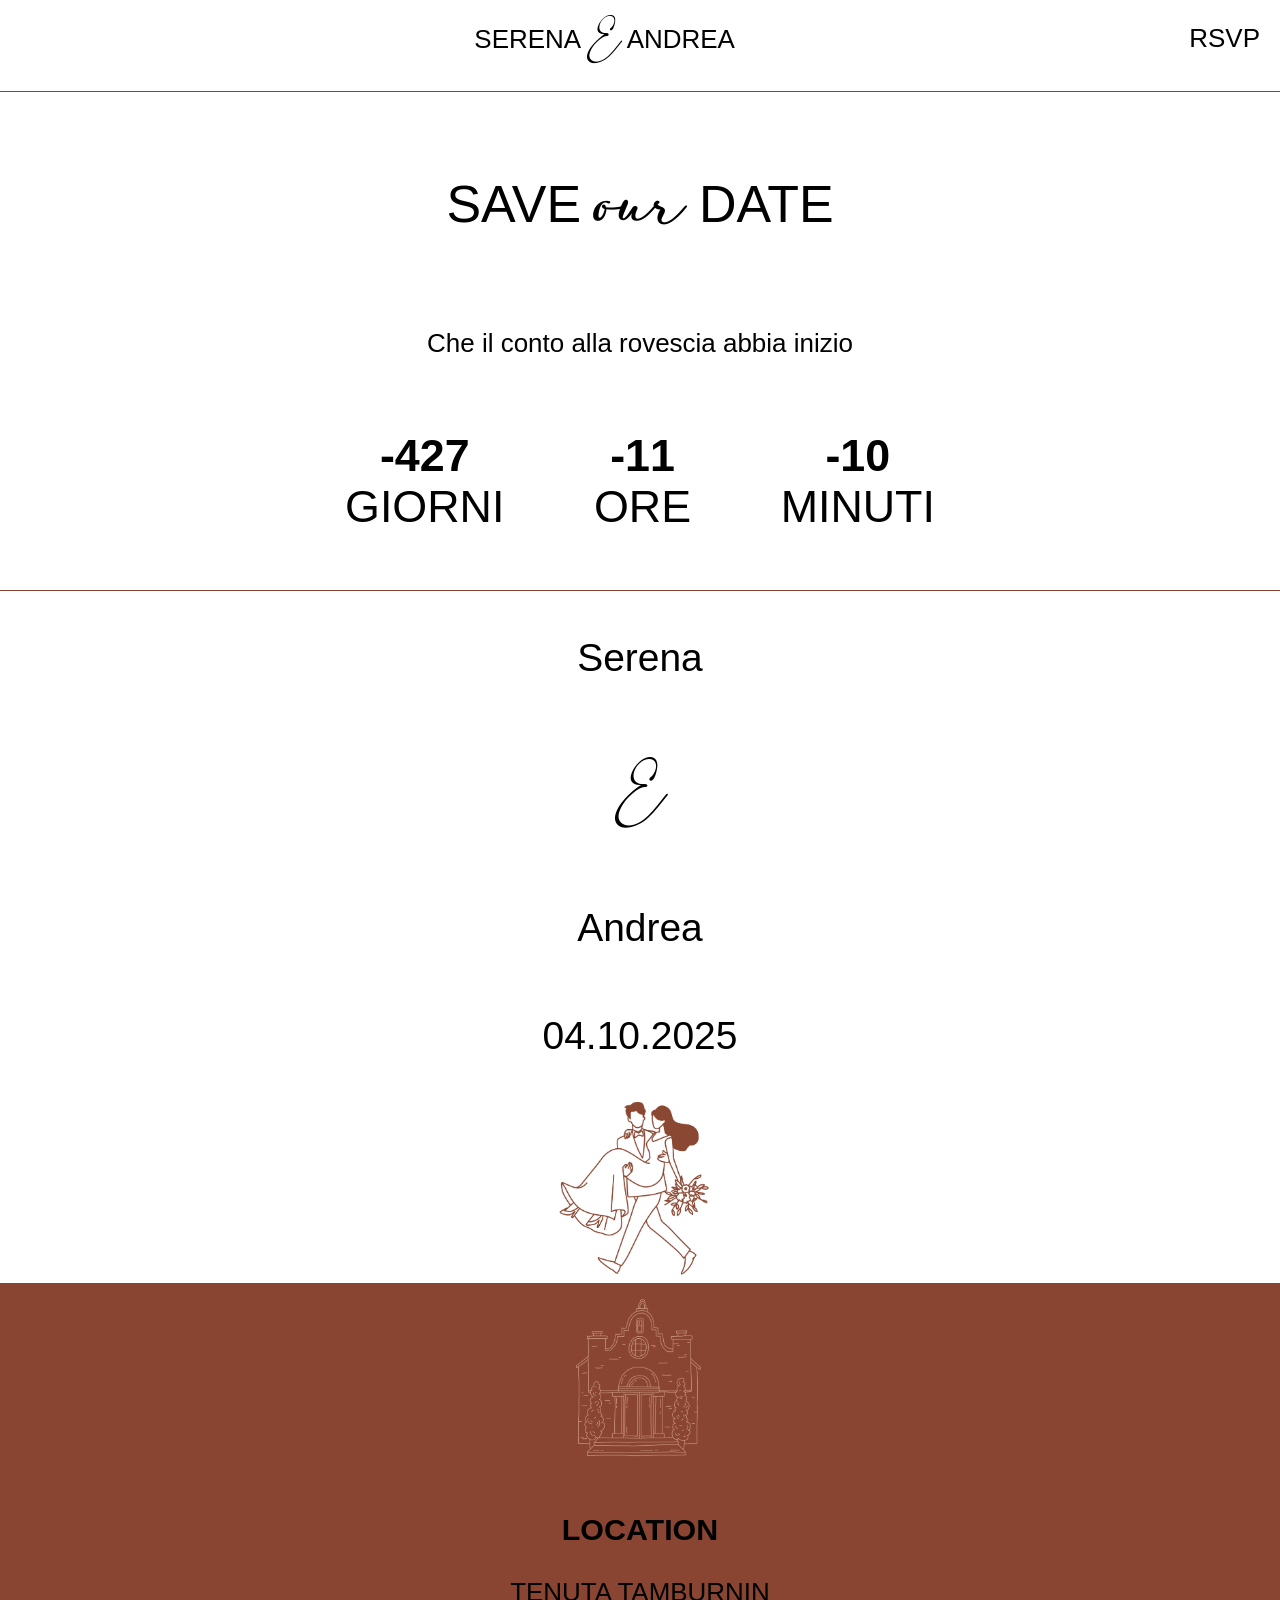
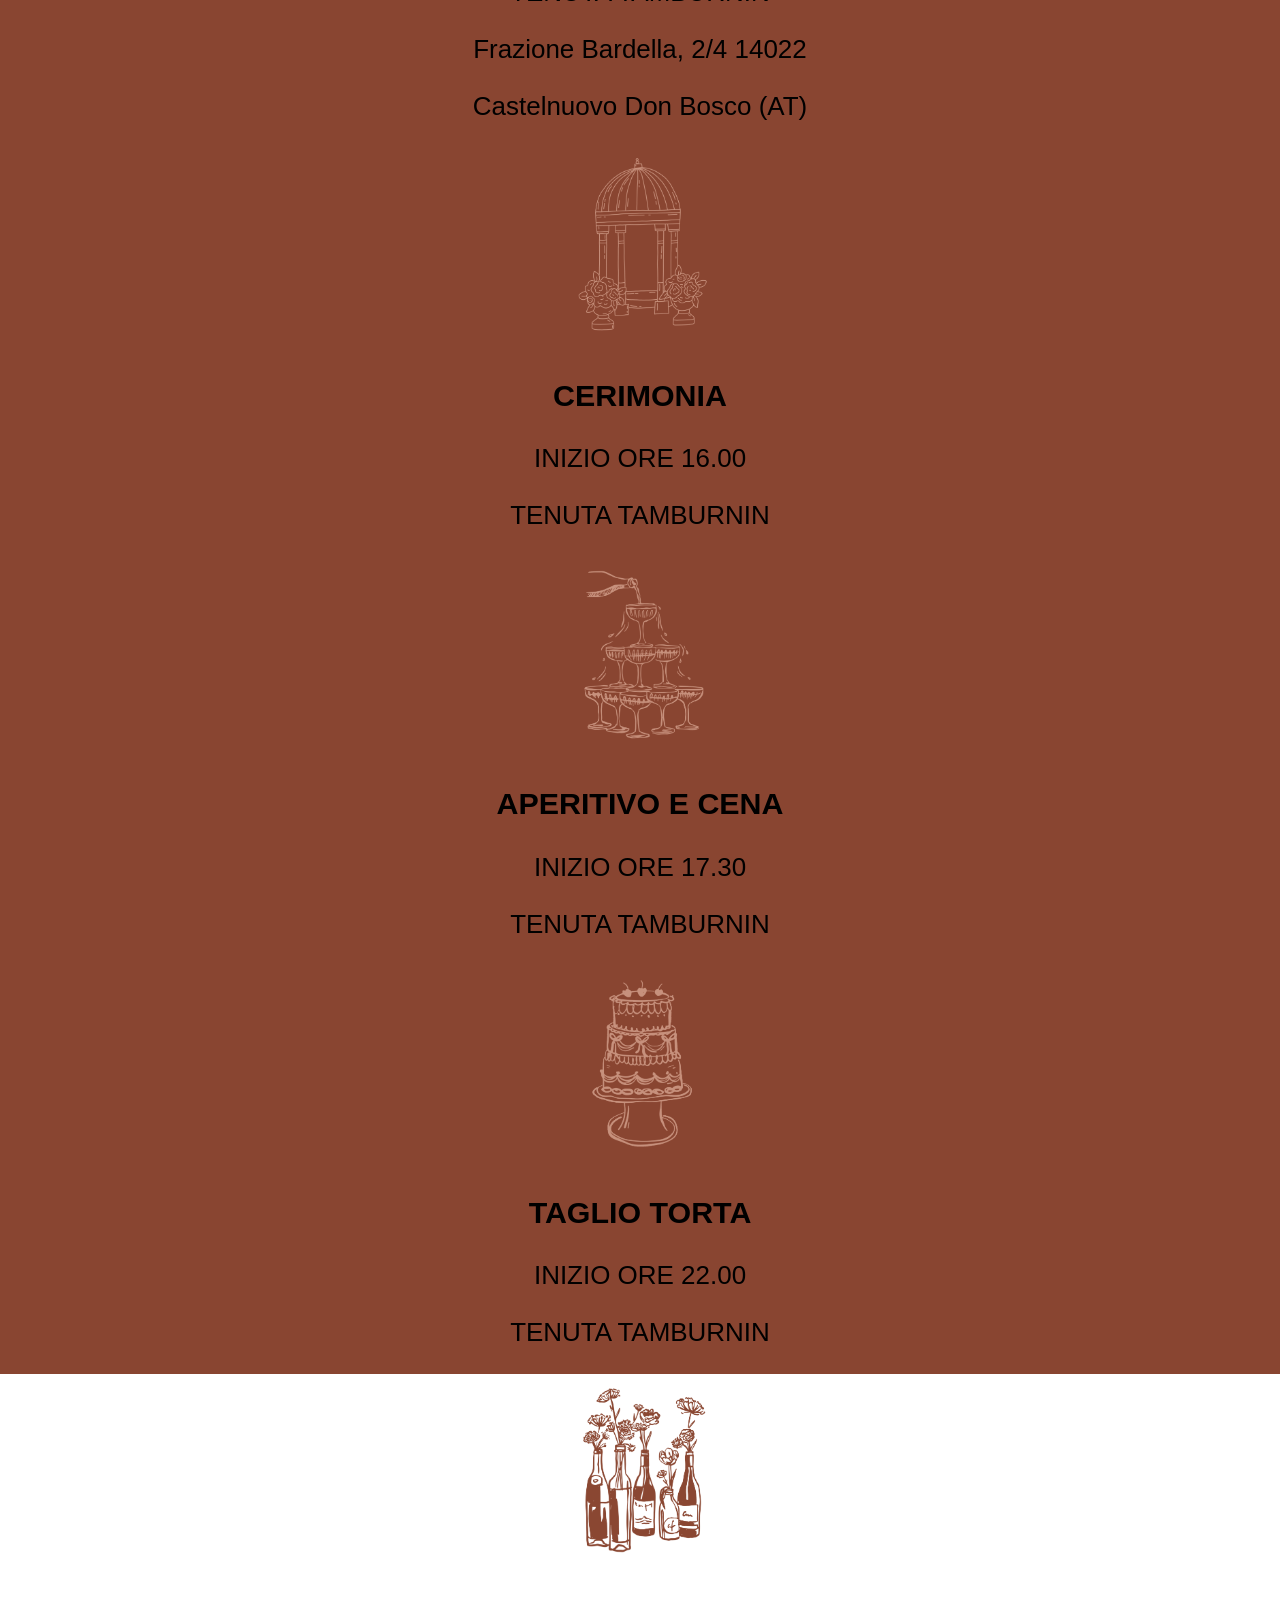
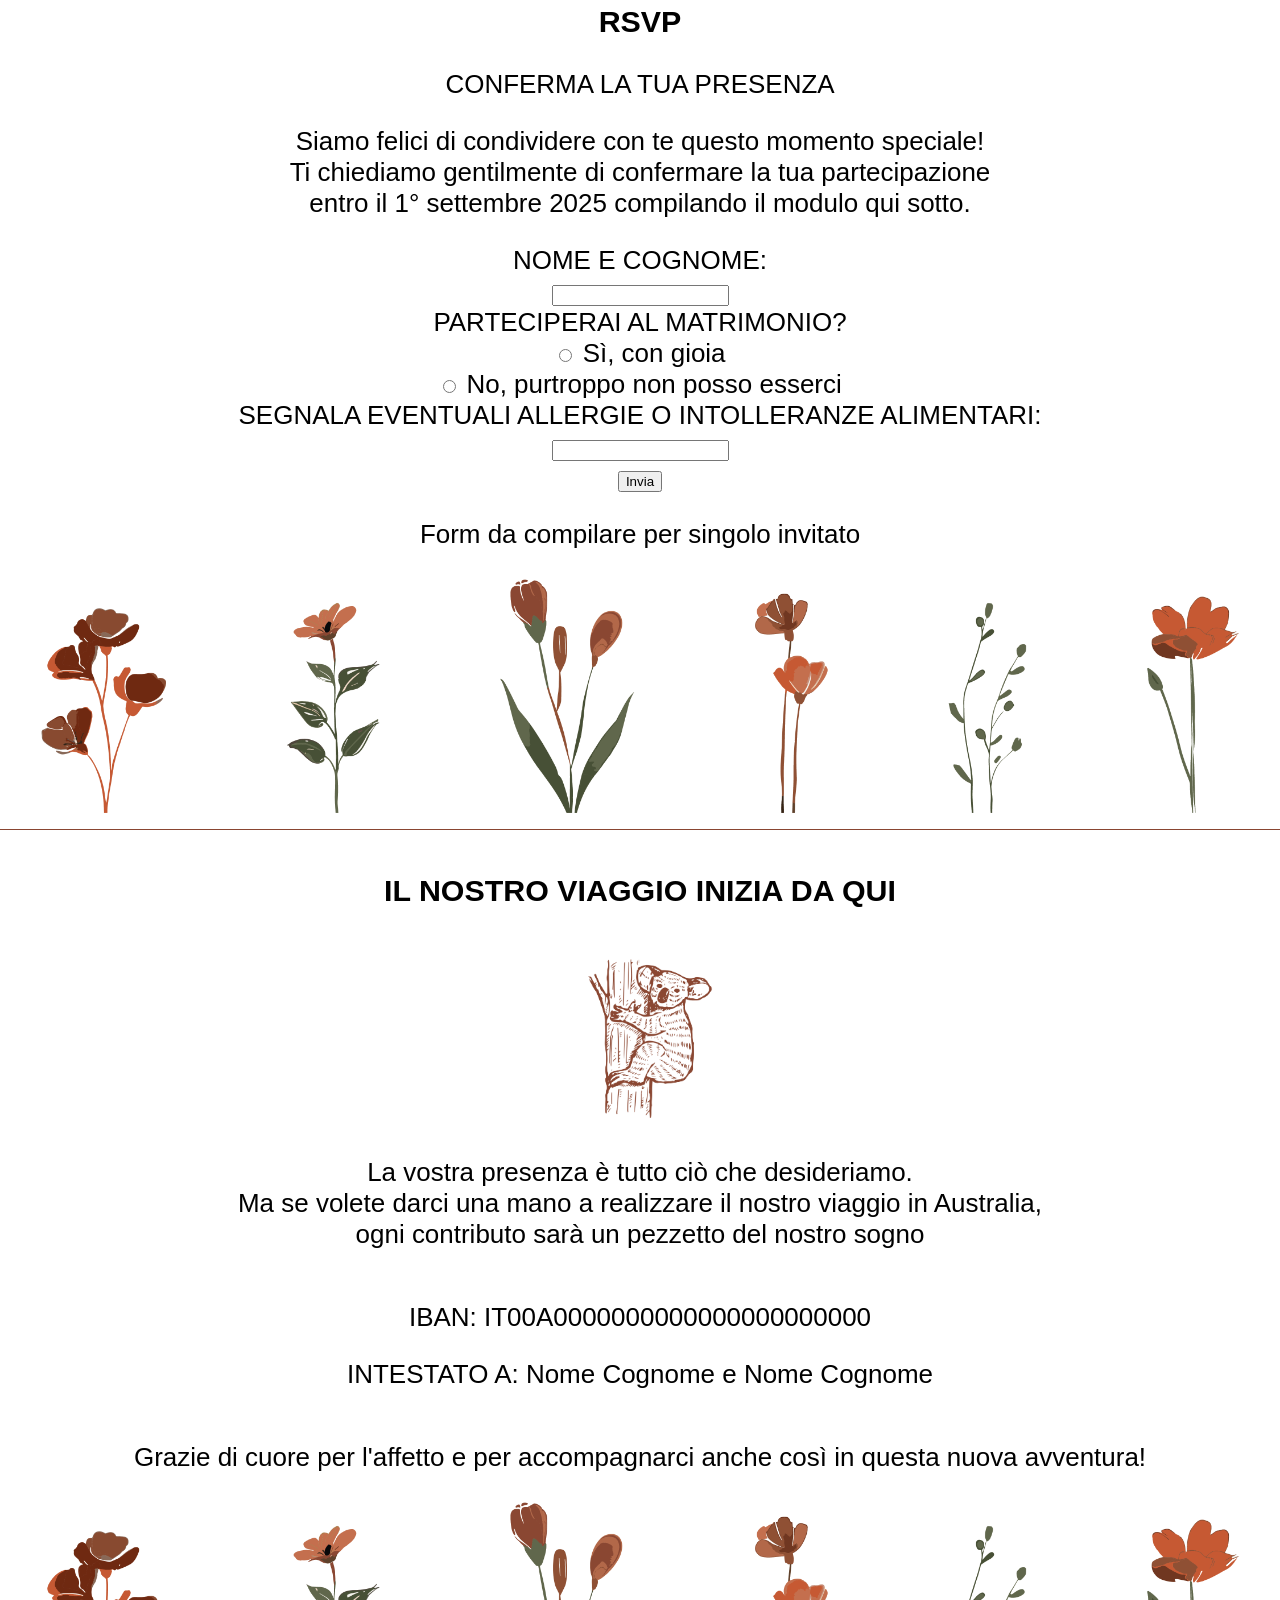
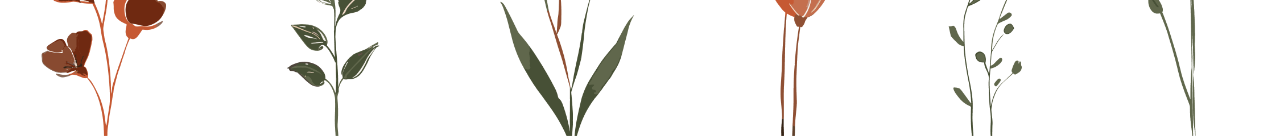
==== index.html @ d6ee5d2c "Aggiunto Adelaide" ====
<!DOCTYPE html>
<html lang="it">
<head>
  <meta charset="UTF-8">
  <meta name="viewport" content="width=device-width, initial-scale=1.0">
  <title>Serena & Andrea</title>
  <link rel="stylesheet" type="text/css" href="style.css">
  <link href="https://fonts.cdnfonts.com/css/fashion-fetish" rel="stylesheet">
</head>

<body>
    <!--HEADER-->
    <div class="header">
        <div class="title">SERENA <span class="adelia">E</span> ANDREA</div>
        <div class="rsvp_link"><a id="rsvp_link" href="#rsvp">RSVP</a></div>
    </div>
    <hr>

    <!--COUNTDOWN-->
    <h1>SAVE <span class="adelia">our</span> DATE</h1>
    <p id="save_the_date_sub">Che il conto alla rovescia abbia inizio</p>
    <div class="countdown" id="countdown">
        <div><strong id="days">0</strong><br>GIORNI</div>
        <div><strong id="hours">0</strong><br>ORE</div>
        <div><strong id="minutes">0</strong><br>MINUTI</div>
    </div>
    <hr>

    <!--DATE-->
    <h2>Serena</h2>
    <h2 class="adelia">E</h2>
    <h2>Andrea</h2>
    <h2>04.10.2025</h2>
    <img src="./img/SPOSINI.png" alt="SPOSINI" style="width: 15%; height: auto;">

    <!--INFO-->
    <div id="info" style="background-color: #894531;">
        <div class="section">
            <img src="./img/LOCATION_Tavola disegno 1.png" alt="location" style="width: 15%; height: auto;">
            <h3>LOCATION</h3>
            <p>TENUTA TAMBURNIN</p>
            <p>Frazione Bardella, 2/4 14022</p>
            <p>Castelnuovo Don Bosco (AT)</p>
        </div>
        <div class="section">
            <img src="./img/CERMONIA_Tavola disegno 1.png" alt="cerimonia" style="width: 15%; height: auto;">
            <h3>CERIMONIA</h3>
            <p>INIZIO ORE 16.00</p>
            <p>TENUTA TAMBURNIN</p>
        </div>
        <div class="section">
            <img src="./img/APERITIVO E CENA_Tavola disegno 1.png" alt="piramide di bicchieri" style="width: 15%; height: auto;">
            <h3>APERITIVO E CENA</h3>
            <p>INIZIO ORE 17.30</p>
            <p>TENUTA TAMBURNIN</p>
        </div>
        <div class="section">
            <img src="./img/TAGLIO TORTA_Tavola disegno 1.png" alt="torta" style="width: 15%; height: auto;">
            <h3>TAGLIO TORTA</h3>
            <p>INIZIO ORE 22.00</p>
            <p>TENUTA TAMBURNIN</p>
        </div>
    </div>

    <!--RSVP-->
    <div id="rsvp">
        <img src="./img/RSVP_Tavola disegno 1.png" alt="bottiglie con fiori" style="width: 15%; height: auto;">
        <h3>RSVP</h3>
        <p>CONFERMA LA TUA PRESENZA</p>
        <p>Siamo felici di condividere con te questo momento speciale!
        <br>Ti chiediamo gentilmente di confermare la tua partecipazione 
        <br>entro il 1° settembre 2025 compilando il modulo qui sotto.</p>

        <div id="form">
            <form id="rsvp-form" name="rsvp-form" method="post">
                <label for="name">NOME E COGNOME:</label><br>
                <input type="text" id="name" name="name" required><br>

                <label>PARTECIPERAI AL MATRIMONIO?</label><br>
                <input type="radio" id="si" name="box_partecipazione" value="si">
                <label for="si">Sì, con gioia</label><br>
                <input type="radio" id="no" name="box_partecipazione" value="no">
                <label for="no">No, purtroppo non posso esserci</label><br>

                <label for="allergie">SEGNALA EVENTUALI ALLERGIE O INTOLLERANZE ALIMENTARI:</label><br>
                <input type="text" id="allergie" name="allergie"><br>

                <input type="submit" value="Invia">
            </form>
        </div>
    </div>

    <p id="p_next_rsvp">Form da compilare per singolo invitato</p>
    <img src="./img/FIORI_Crop.png" alt="fiori" style="width: 100%; height: auto;">
    <hr id="hr_rsvp">

    <!--VIAGGIO-->
    <h3>IL NOSTRO VIAGGIO INIZIA DA QUI</h3>
    <img src="./img/VIAGGIO_Tavola disegno 1.png" alt="koala" style="width: 15%; height: auto;">
    <p>La vostra presenza è tutto ciò che desideriamo.
        <br>Ma se volete darci una mano a realizzare il nostro viaggio in Australia,
        <br>ogni contributo sarà un pezzetto del nostro sogno
    </p>
    <div id="info_iban">
        <p>IBAN: IT00A0000000000000000000000</p>
        <p>INTESTATO A: Nome Cognome e Nome Cognome</p>
    </div>
    <p>Grazie di cuore per l'affetto e per accompagnarci anche così in questa nuova avventura!</p>
    <img src="./img/FIORI_Crop.png" alt="fiori" style="width: 100%; height: auto;">

    <!--JavaScript-->
    <script>
        const weddingDate = new Date("2025-10-05T16:00:00").getTime();

        function updateCountdown() {
        const now = new Date().getTime();
        const distance = weddingDate - now;

        const days = Math.floor(distance / (1000 * 60 * 60 * 24));
        const hours = Math.floor((distance % (1000 * 60 * 60 * 24)) / (1000 * 60 * 60));
        const minutes = Math.floor((distance % (1000 * 60 * 60)) / (1000 * 60));

        document.getElementById("days").innerText = days;
        document.getElementById("hours").innerText = hours;
        document.getElementById("minutes").innerText = minutes;
        }

        updateCountdown();
        setInterval(updateCountdown, 60000);
    </script>
    <script src="https://cdn.emailjs.com/dist/email.min.js"></script>
    <script>
      (function(){
        emailjs.init("bz510_4_YBefP6twt"); // tua public key
      })();
    </script>

    <script>
        document.getElementById('rsvp-form').addEventListener('submit', function(event) {
          event.preventDefault();
        
          emailjs.sendForm('service_dug3jsh', 'template_khsxhou', this)
            .then(function() {
              alert('Risposta inviata! 🎉');
            }, function(error) {
              alert('Errore nell\'invio 😢', error);
            });
        });
    </script>

</body>
---- style.css ----
html {
  scroll-behavior: smooth;
}

@font-face {
  font-family: 'Adelia';
  src: url('fonts/adelia.ttf') format('truetype');
  font-weight: normal;
  font-style: normal;
}

body{
    margin: 0;
    font-family: 'Fashion Fetish', sans-serif;
    display: flex;
    flex-direction: column;
    align-items: center;
    text-align: center;
    padding: 0;
    font-size: 2.029vw;
}
hr {
    border: none;
    border-top: 0.156vw solid #894531;
    width: 100%;
}
.header {
  width: 100%;
  display: flex;
  flex-direction: row;
  align-items: center;
  justify-content: space-between; /* ora lo spazio è tra titolo e RSVP */
  height: 4.167vw;
  box-sizing: border-box;
  padding: 1.5em 20px;
}

.title {
  text-align: center;
  flex-grow: 1;
}


#rsvp_link {
  text-decoration: none;
  color: inherit;
  white-space: nowrap; /* evita che si spezzi su più righe */
}

h1{
    font-weight: normal;
}
h2 {
    font-weight: normal;
}
.adelia{
    font-family: 'Adelia', serif;
}

.countdown {
    display: flex;
    justify-content: center;
    gap: 2em;
    font-size: 3.5vw;
    margin: 1em 0;
}
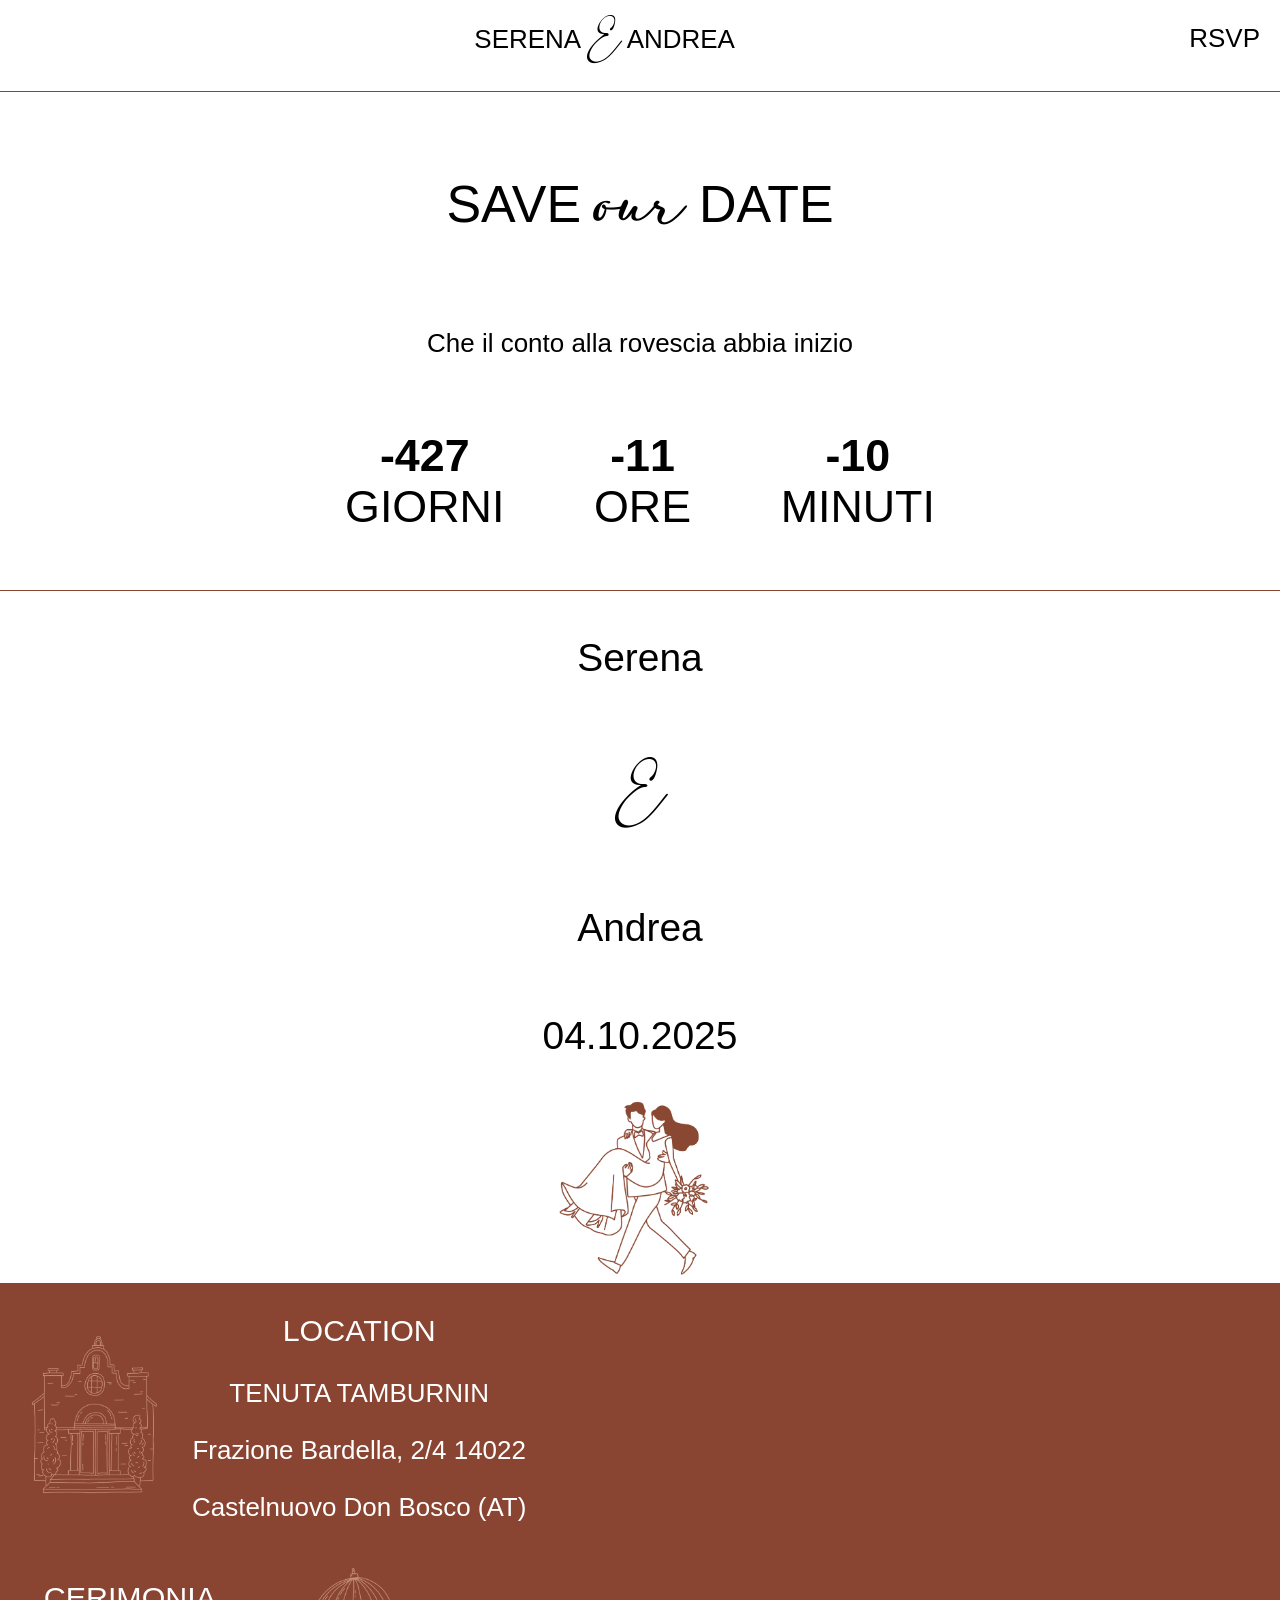
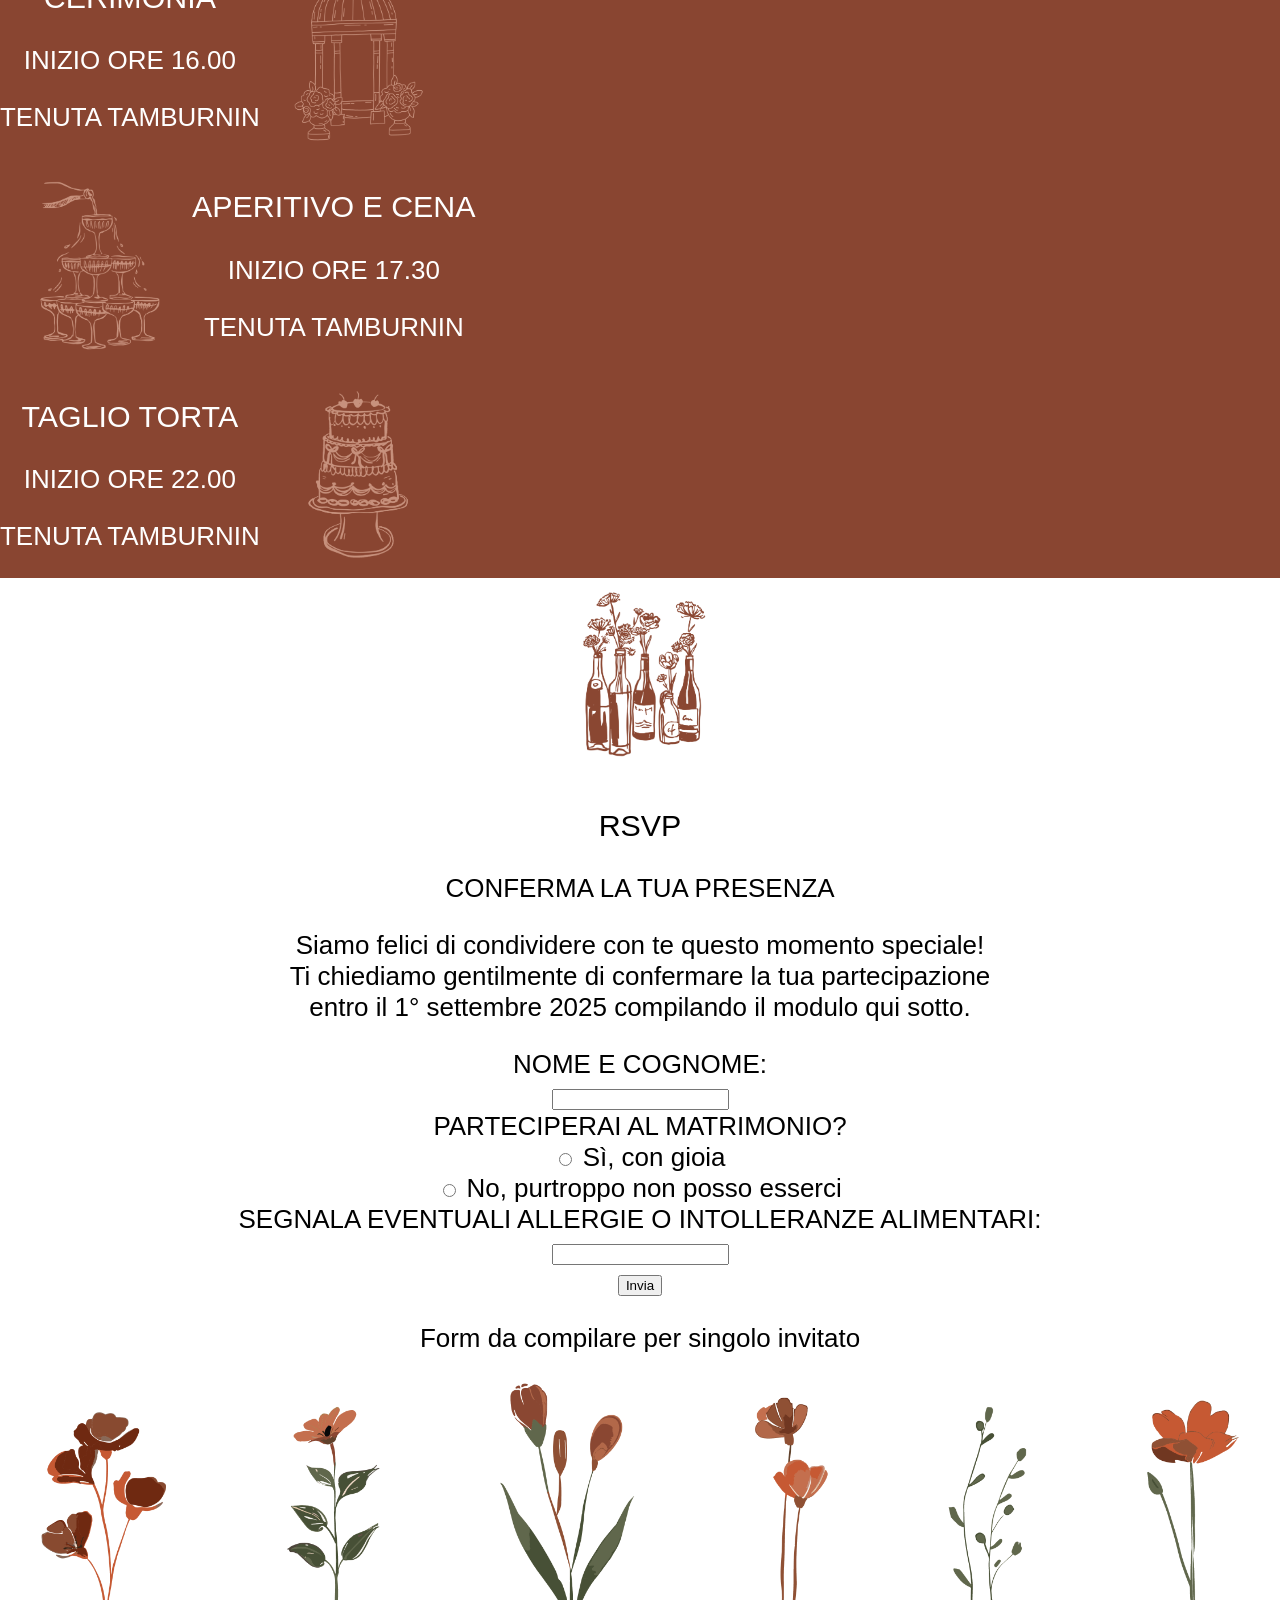
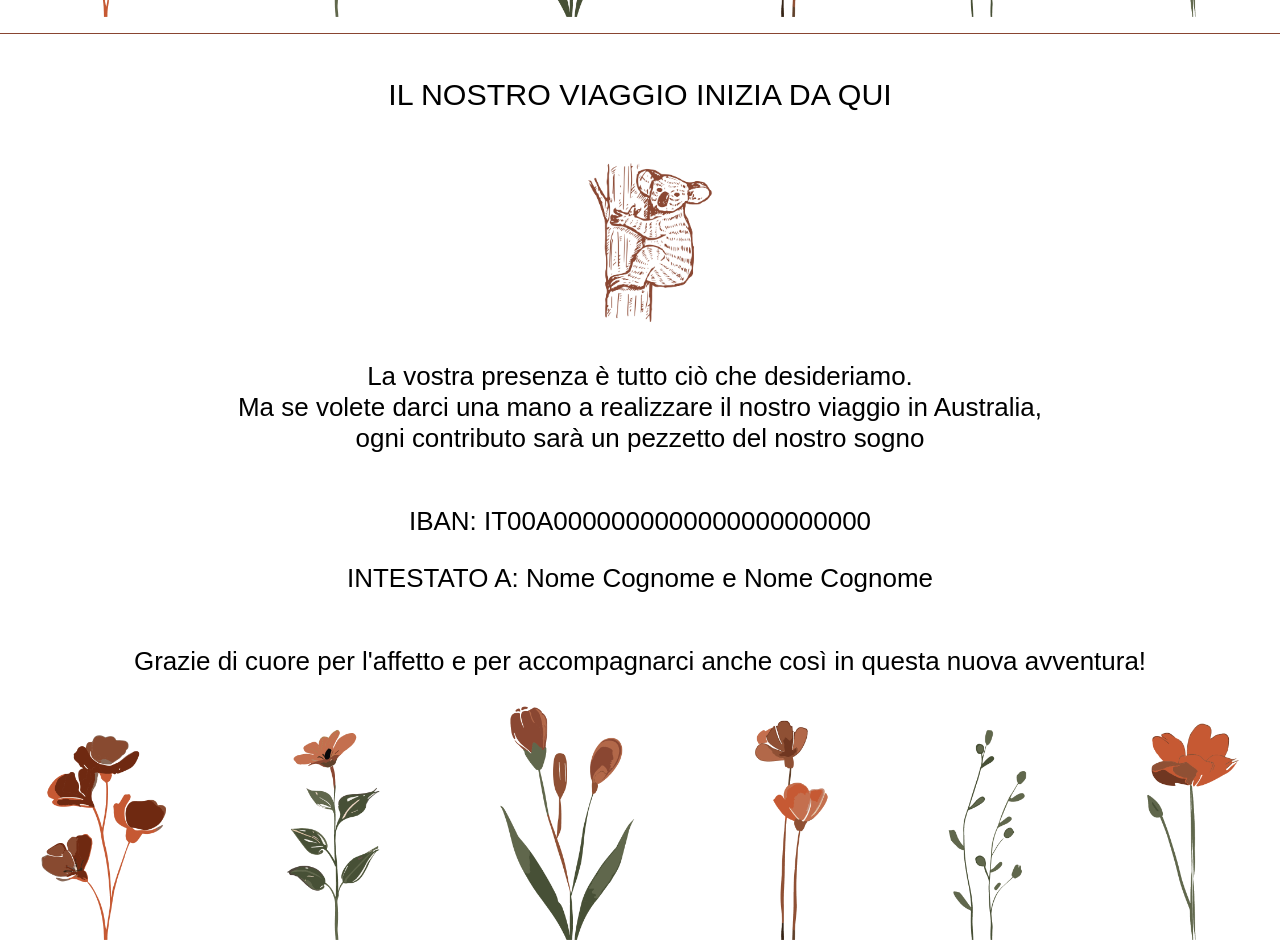
==== commit eb8bf73e: "Sistemato ordine immagini sections" ====
--- a/index.html
+++ b/index.html
@@ -37,28 +37,36 @@
     <div id="info" style="background-color: #894531;">
         <div class="section">
             <img src="./img/LOCATION_Tavola disegno 1.png" alt="location" style="width: 15%; height: auto;">
-            <h3>LOCATION</h3>
-            <p>TENUTA TAMBURNIN</p>
-            <p>Frazione Bardella, 2/4 14022</p>
-            <p>Castelnuovo Don Bosco (AT)</p>
+            <div class="section_info">
+                <h3>LOCATION</h3>
+                <p>TENUTA TAMBURNIN</p>
+                <p>Frazione Bardella, 2/4 14022</p>
+                <p>Castelnuovo Don Bosco (AT)</p>
+            </div>
         </div>
         <div class="section">
+            <div class="section_info">
+                <h3>CERIMONIA</h3>
+                <p>INIZIO ORE 16.00</p>
+                <p>TENUTA TAMBURNIN</p>
+            </div>
             <img src="./img/CERMONIA_Tavola disegno 1.png" alt="cerimonia" style="width: 15%; height: auto;">
-            <h3>CERIMONIA</h3>
-            <p>INIZIO ORE 16.00</p>
-            <p>TENUTA TAMBURNIN</p>
         </div>
         <div class="section">
             <img src="./img/APERITIVO E CENA_Tavola disegno 1.png" alt="piramide di bicchieri" style="width: 15%; height: auto;">
-            <h3>APERITIVO E CENA</h3>
-            <p>INIZIO ORE 17.30</p>
-            <p>TENUTA TAMBURNIN</p>
+            <div class="section_info">
+                <h3>APERITIVO E CENA</h3>
+                <p>INIZIO ORE 17.30</p>
+                <p>TENUTA TAMBURNIN</p>
+            </div> 
         </div>
         <div class="section">
+            <div class="section_info">
+                <h3>TAGLIO TORTA</h3>
+                <p>INIZIO ORE 22.00</p>
+                <p>TENUTA TAMBURNIN</p>
+            </div>
             <img src="./img/TAGLIO TORTA_Tavola disegno 1.png" alt="torta" style="width: 15%; height: auto;">
-            <h3>TAGLIO TORTA</h3>
-            <p>INIZIO ORE 22.00</p>
-            <p>TENUTA TAMBURNIN</p>
         </div>
     </div>
 
--- a/style.css
+++ b/style.css
@@ -53,6 +53,9 @@
 h2 {
     font-weight: normal;
 }
+h3{
+    font-weight: normal;
+}
 .adelia{
     font-family: 'Adelia', serif;
 }
@@ -65,4 +68,13 @@
     margin: 1em 0;
 }
 
+#info{
+    color: white;
+}
 
+.section{
+    display: flex;
+    align-items: center;
+    text-align: center;
+}
+
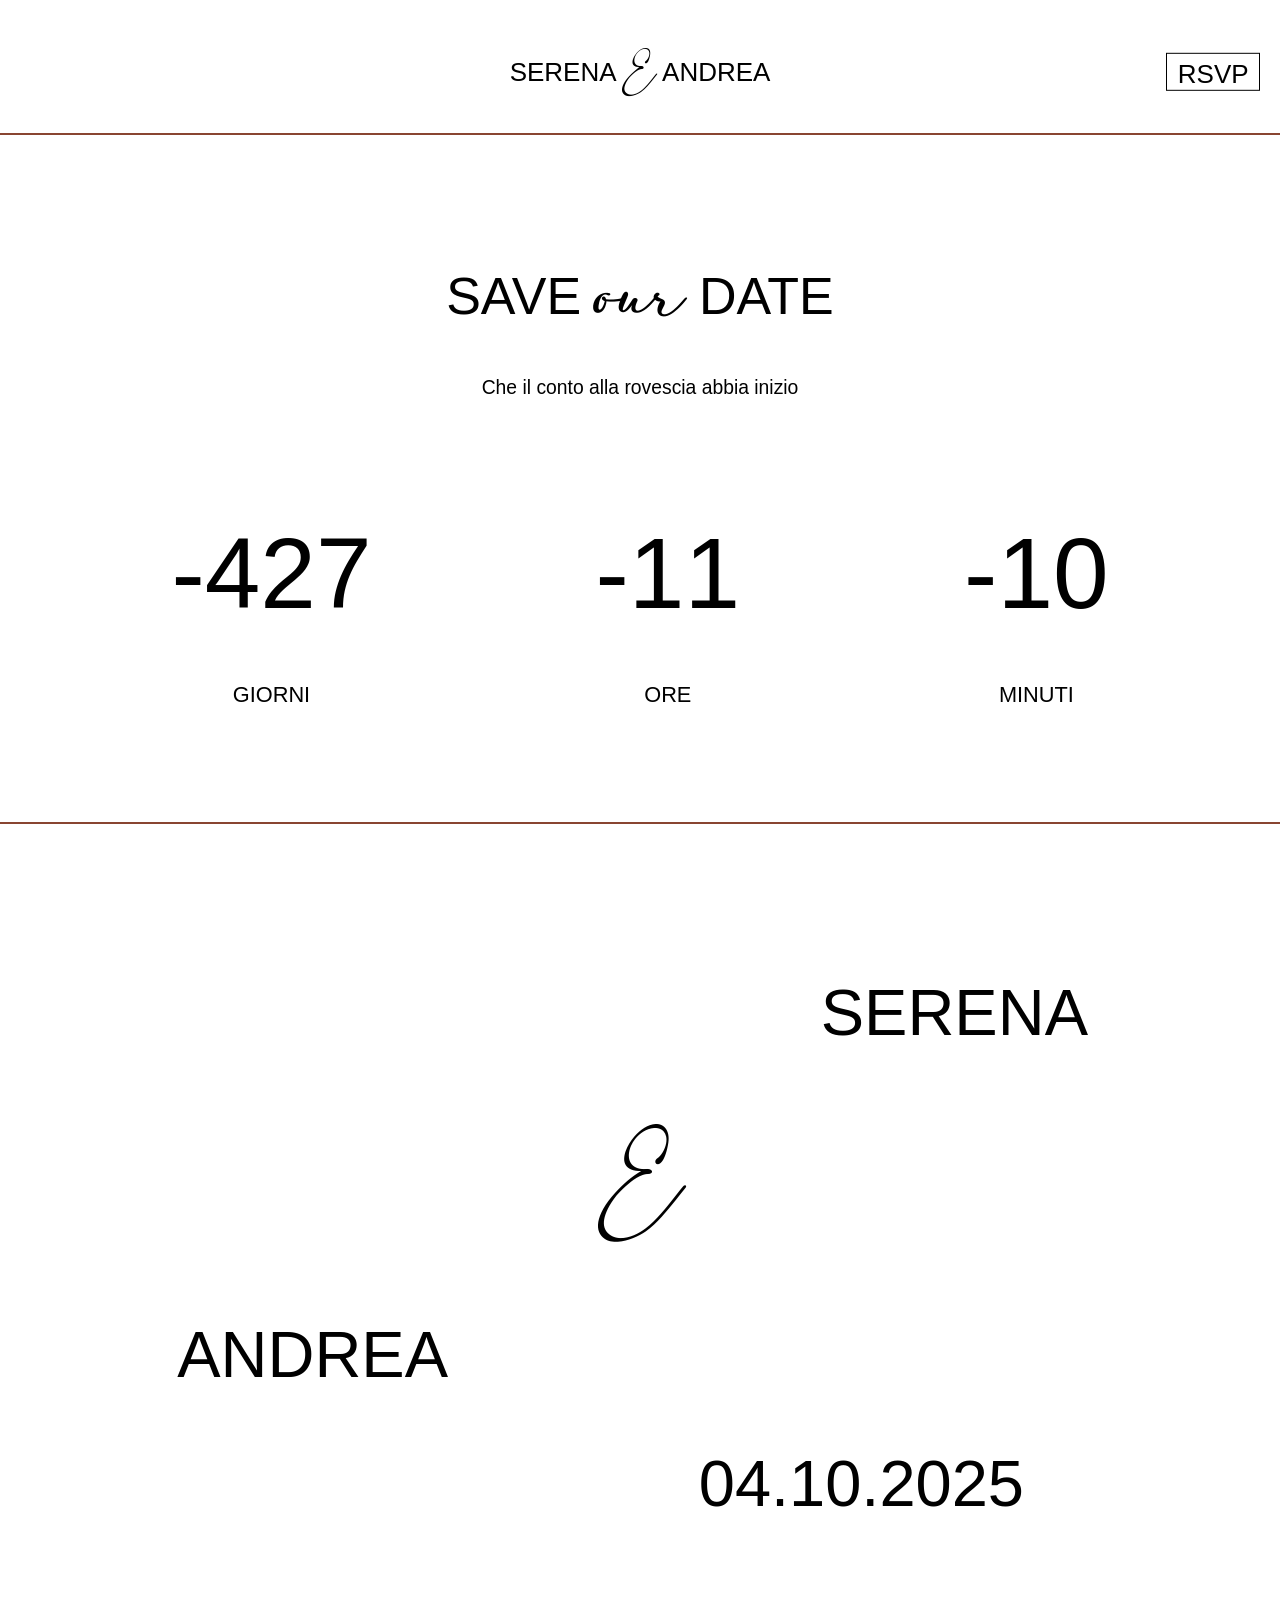
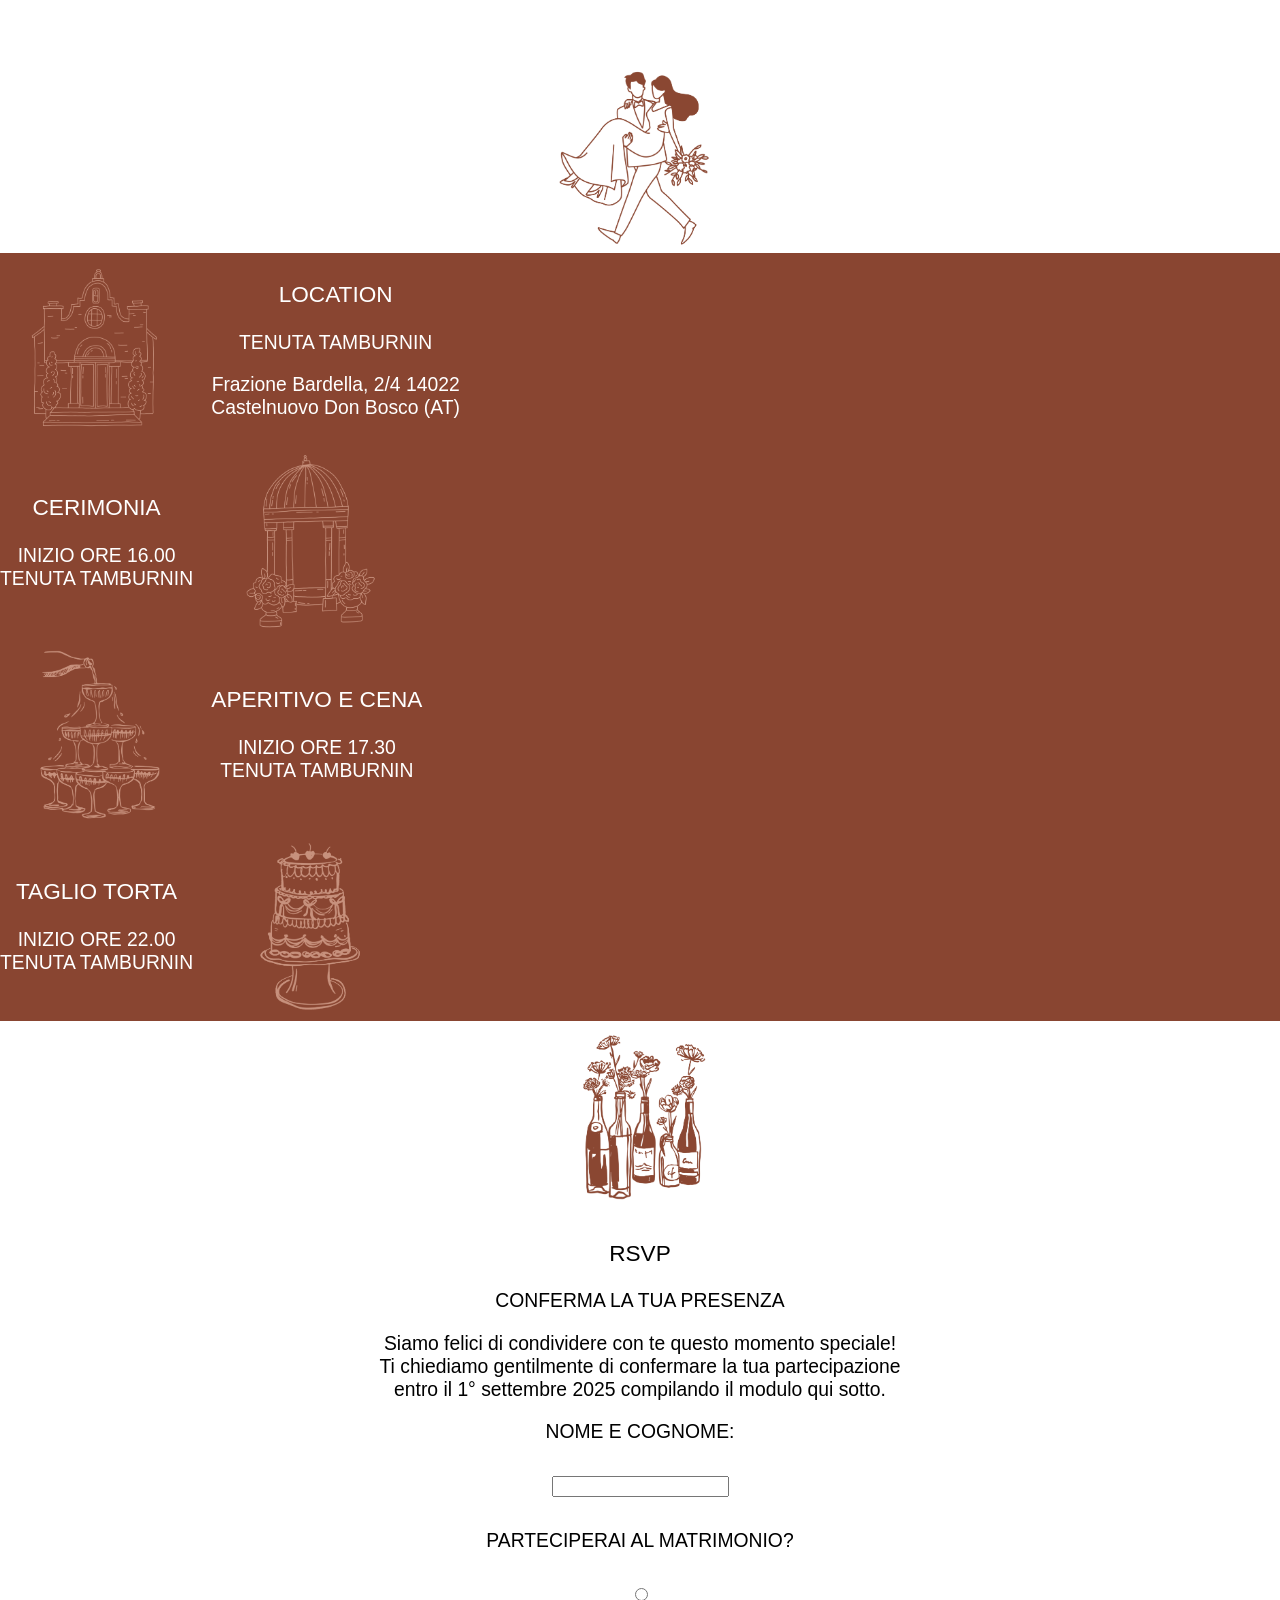
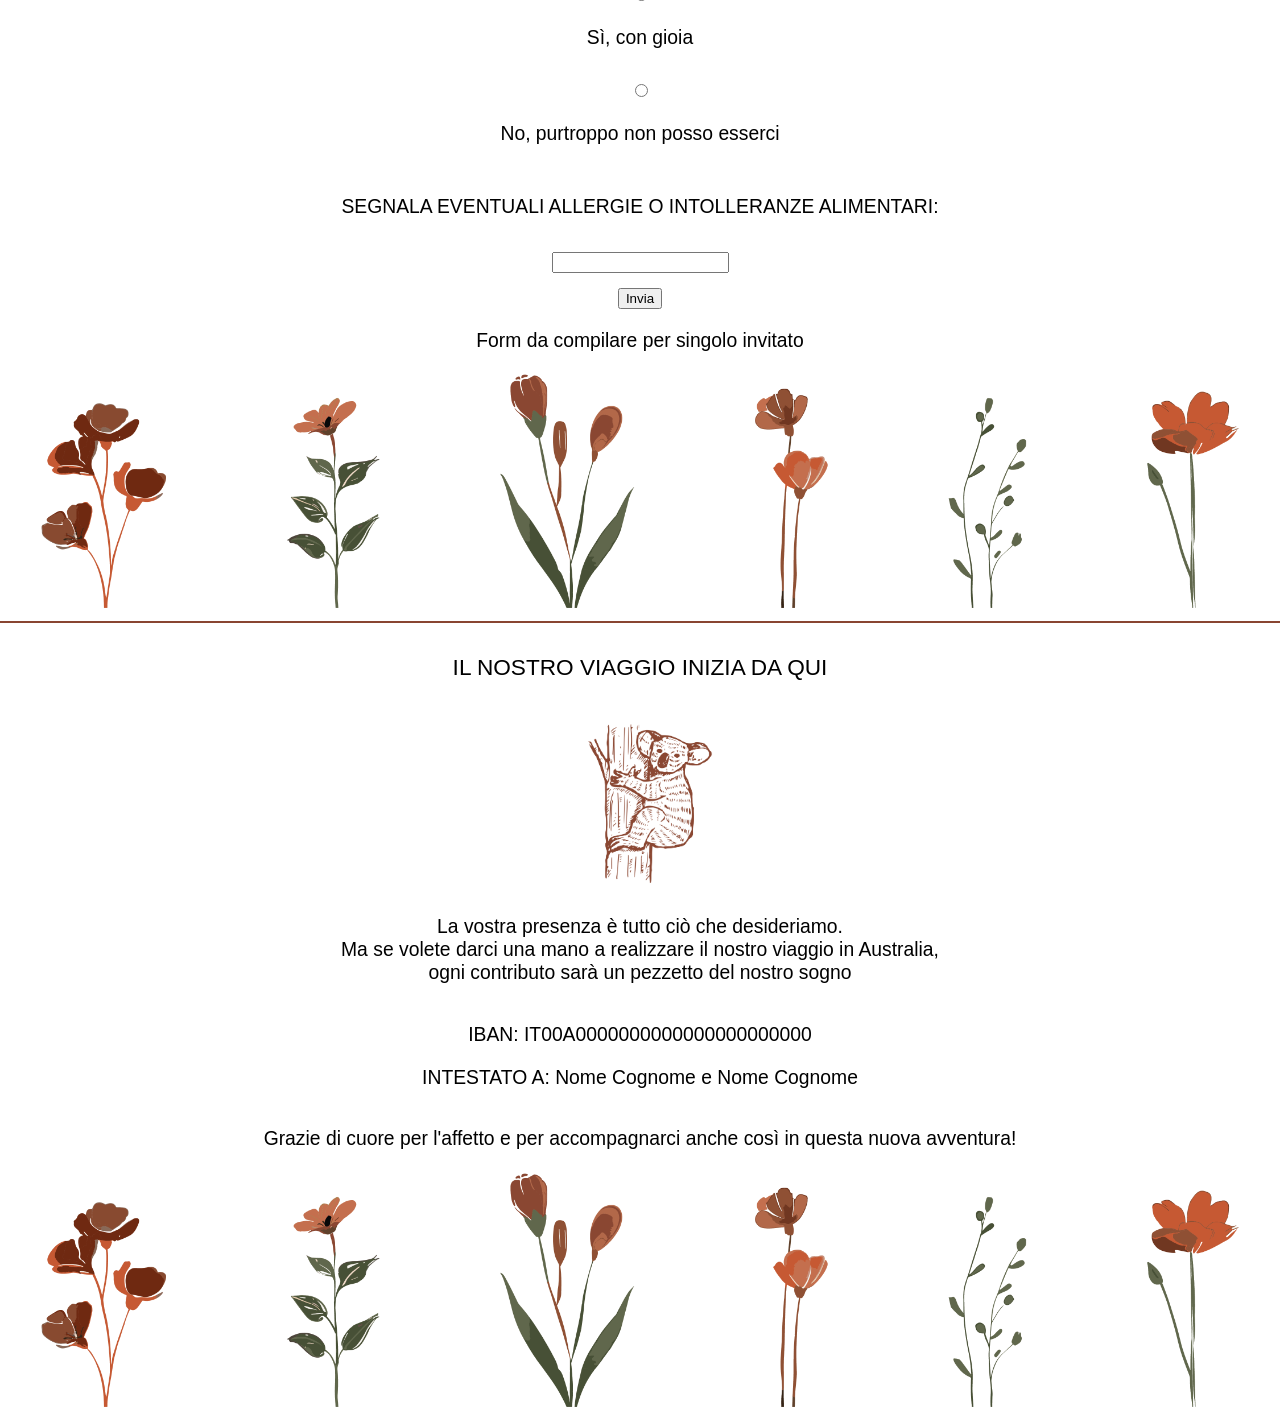
==== commit bc2284c0: "Smadonnando per il css" ====
--- a/index.html
+++ b/index.html
@@ -27,10 +27,12 @@
     <hr>
 
     <!--DATE-->
-    <h2>Serena</h2>
-    <h2 class="adelia">E</h2>
-    <h2>Andrea</h2>
-    <h2>04.10.2025</h2>
+    <div class="date-section">
+        <h2 class="serena">SERENA</h2>
+        <h2 class="adelia e-center">E</h2>
+        <h2 class="andrea">ANDREA</h2>
+        <h2 class="date">04.10.2025</h2>
+    </div>
     <img src="./img/SPOSINI.png" alt="SPOSINI" style="width: 15%; height: auto;">
 
     <!--INFO-->
@@ -40,15 +42,13 @@
             <div class="section_info">
                 <h3>LOCATION</h3>
                 <p>TENUTA TAMBURNIN</p>
-                <p>Frazione Bardella, 2/4 14022</p>
-                <p>Castelnuovo Don Bosco (AT)</p>
+                <p>Frazione Bardella, 2/4 14022<br>Castelnuovo Don Bosco (AT)</p>
             </div>
         </div>
         <div class="section">
             <div class="section_info">
                 <h3>CERIMONIA</h3>
-                <p>INIZIO ORE 16.00</p>
-                <p>TENUTA TAMBURNIN</p>
+                <p>INIZIO ORE 16.00<br>TENUTA TAMBURNIN</p>
             </div>
             <img src="./img/CERMONIA_Tavola disegno 1.png" alt="cerimonia" style="width: 15%; height: auto;">
         </div>
@@ -56,15 +56,13 @@
             <img src="./img/APERITIVO E CENA_Tavola disegno 1.png" alt="piramide di bicchieri" style="width: 15%; height: auto;">
             <div class="section_info">
                 <h3>APERITIVO E CENA</h3>
-                <p>INIZIO ORE 17.30</p>
-                <p>TENUTA TAMBURNIN</p>
+                <p>INIZIO ORE 17.30<br>TENUTA TAMBURNIN</p>
             </div> 
         </div>
         <div class="section">
             <div class="section_info">
                 <h3>TAGLIO TORTA</h3>
-                <p>INIZIO ORE 22.00</p>
-                <p>TENUTA TAMBURNIN</p>
+                <p>INIZIO ORE 22.00<br>TENUTA TAMBURNIN</p>
             </div>
             <img src="./img/TAGLIO TORTA_Tavola disegno 1.png" alt="torta" style="width: 15%; height: auto;">
         </div>
--- a/style.css
+++ b/style.css
@@ -10,51 +10,110 @@
 }
 
 body{
-    margin: 0;
+    margin: 1em 0 0 0;
     font-family: 'Fashion Fetish', sans-serif;
     display: flex;
     flex-direction: column;
     align-items: center;
     text-align: center;
     padding: 0;
-    font-size: 2.029vw;
+    font-size: 1.51vw;
 }
 hr {
     border: none;
-    border-top: 0.156vw solid #894531;
+    border-top: 0.208vw solid #894531;
     width: 100%;
 }
 .header {
+  font-size: 2.031vw;
+  margin: 2vw 0vw 2vw 0vw;
   width: 100%;
-  display: flex;
-  flex-direction: row;
-  align-items: center;
-  justify-content: space-between; /* ora lo spazio è tra titolo e RSVP */
   height: 4.167vw;
+  position: relative;
   box-sizing: border-box;
-  padding: 1.5em 20px;
+  padding: 1em; /* margine interno */
 }
 
 .title {
+  position: absolute;
+  left: 50%;
+  top: 50%;
+  transform: translate(-50%, -50%);
   text-align: center;
-  flex-grow: 1;
 }
 
-
+.rsvp_link {
+  position: absolute;
+  right: 20px;
+  top: 50%;
+  transform: translateY(-50%);
+}
 #rsvp_link {
-  text-decoration: none;
-  color: inherit;
-  white-space: nowrap; /* evita che si spezzi su più righe */
+  text-decoration: none; 
+  color: inherit;         
+  font-weight: normal;
+  border: 0.052vw solid black;
+  padding: 0.30em 0.4em 0.10em 0.4em; /* Più padding in alto, meno in basso */
+  display: inline-block;
+  line-height: 1;
+  vertical-align: middle;
+  box-sizing: border-box;
+  margin: 0;
+  font-size: inherit;
 }
 
 h1{
+    padding-top: 1em;
+    font-size: 4.063vw;
     font-weight: normal;
+    margin-bottom: clamp(0.3em, 0.8vw, 0.8em); /* Valore minimo, preferito, massimo */
 }
+#save_the_date_sub {
+    margin-top: 0;
+    margin-bottom: 1.5em;
+}
+
+/* Sezione DATE con layout personalizzato */
+.date-section {
+    font-size: 3.385vw;
+    position: relative;
+    width: 100%;
+    margin: 2em 0;
+}
+
+.date-section h2 {
+    font-weight: normal;
+    /*margin: 0.3em 0;*/
+    position: relative;
+}
+
+.date-section .serena {
+    text-align: right;
+    left: -15%;
+}
+
+.date-section .e-center {
+    text-align: center;
+}
+
+.date-section .andrea {
+    text-align: right;
+    left: -65%;
+}
+
+.date-section .date {
+    text-align: right;
+    left: -20%;
+}
+
 h2 {
     font-weight: normal;
 }
 h3{
     font-weight: normal;
+}
+p {
+    line-height: 1.2;
 }
 .adelia{
     font-family: 'Adelia', serif;
@@ -63,18 +122,47 @@
 .countdown {
     display: flex;
     justify-content: center;
-    gap: 2em;
+    gap: 5em;
     font-size: 3.5vw;
     margin: 1em 0;
+    padding-bottom: 1.160em;
 }
 
-#info{
-    color: white;
+.countdown strong {
+    font-size: 7.813vw;
+    font-weight: normal;
 }
 
-.section{
-    display: flex;
-    align-items: center;
-    text-align: center;
+.countdown div {
+    font-size: 1.7vw;
+    line-height: 2;
 }
 
+/* Spaziatura per il form RSVP */
+#form label {
+    display: block;
+    margin-top: 1em;
+    margin-bottom: 0.5em;
+}
+
+#form input[type="text"] {
+    margin-bottom: 1em;
+}
+
+#form input[type="radio"] {
+    margin-bottom: 0.5em;
+}
+
+#info {
+  color: white;
+  display: flex;
+  flex-direction: column;
+  align-items: center;
+}
+
+.section {
+  display: flex;
+  flex-direction: row; 
+  align-items: center;  
+  gap: 1em;            
+}
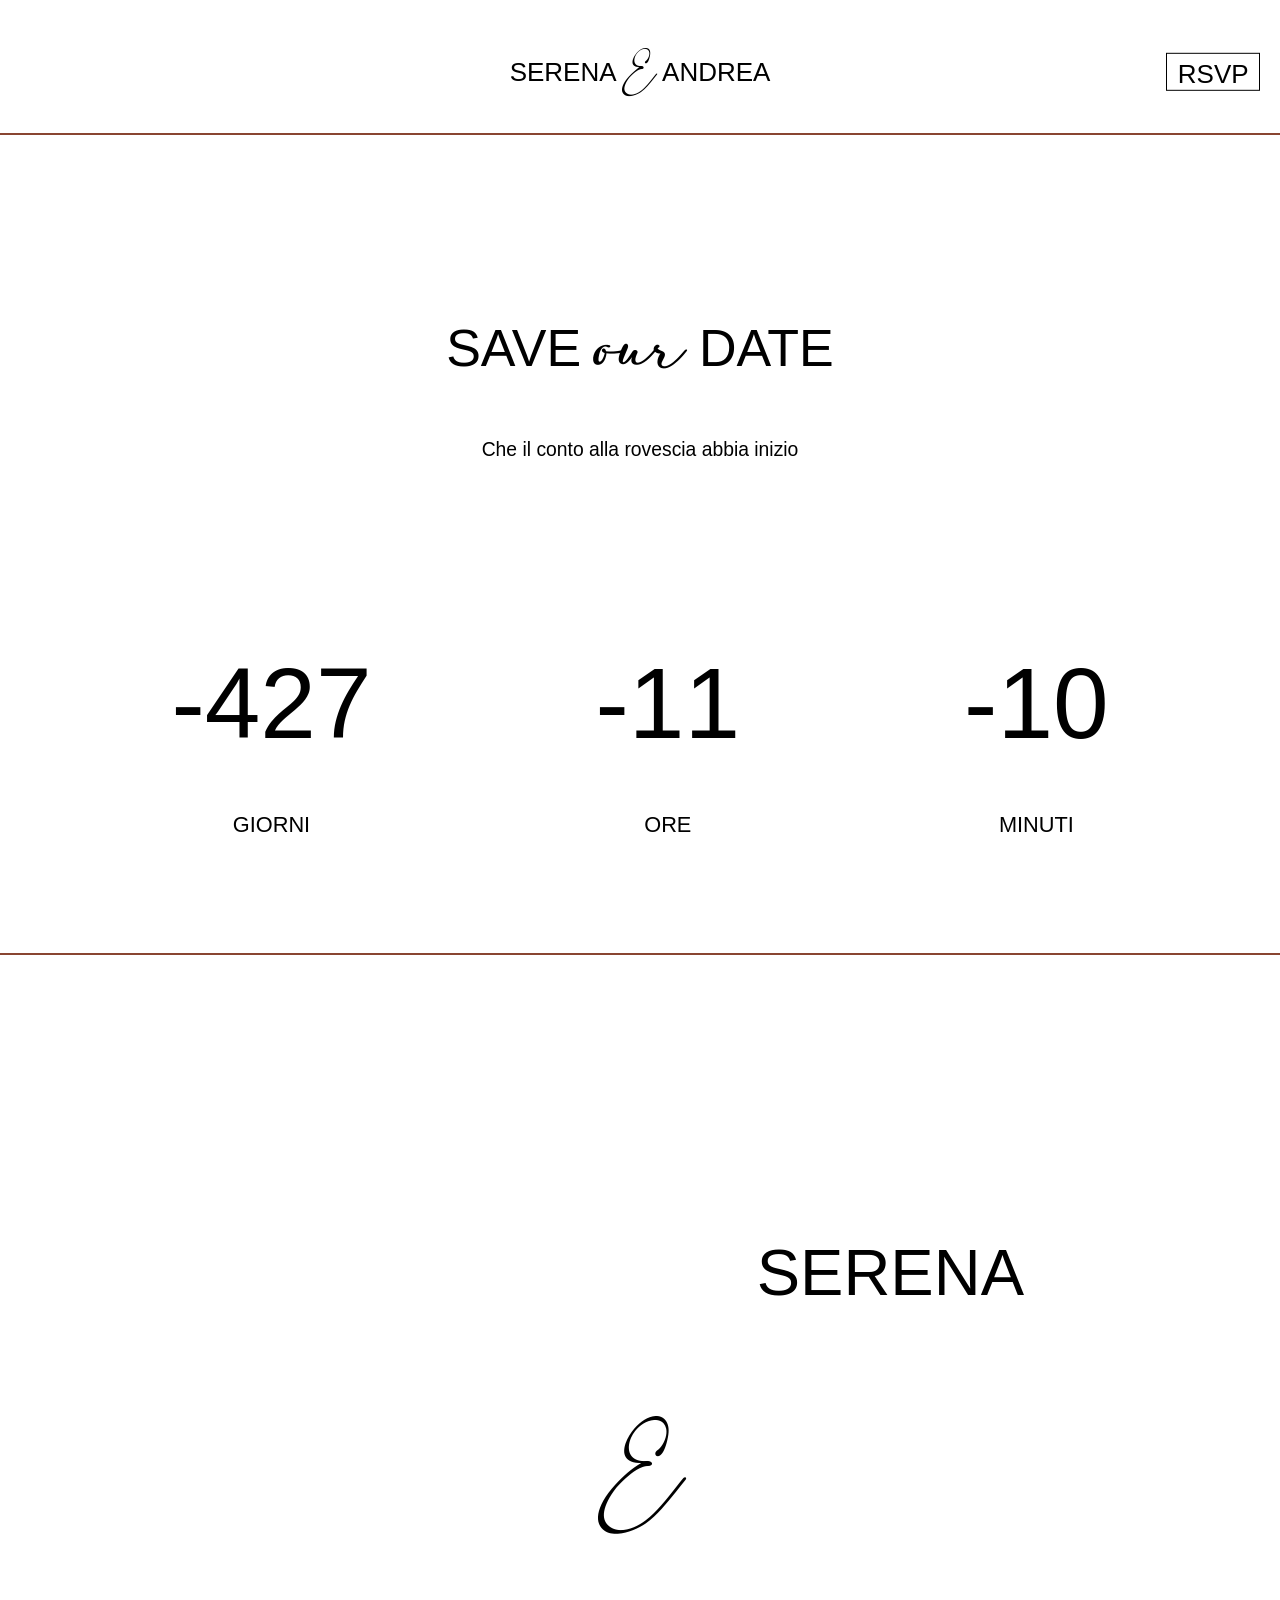
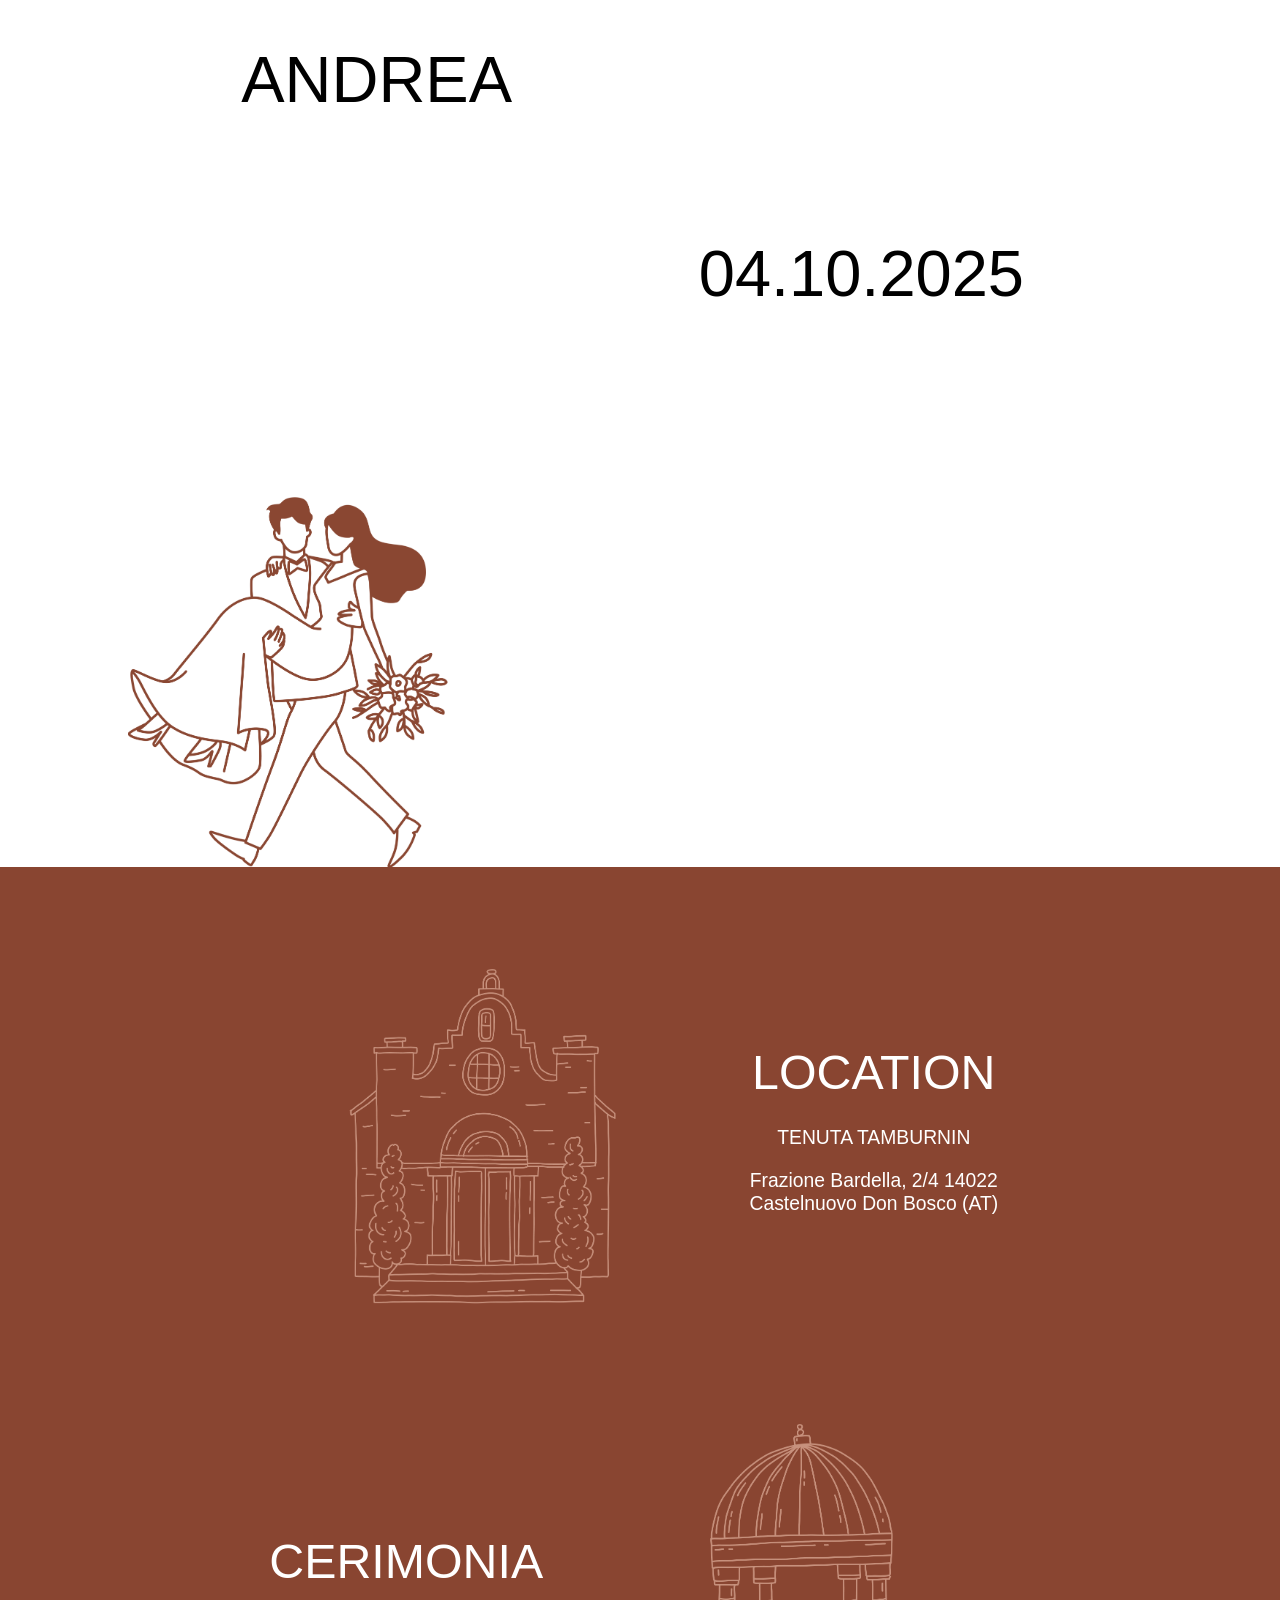
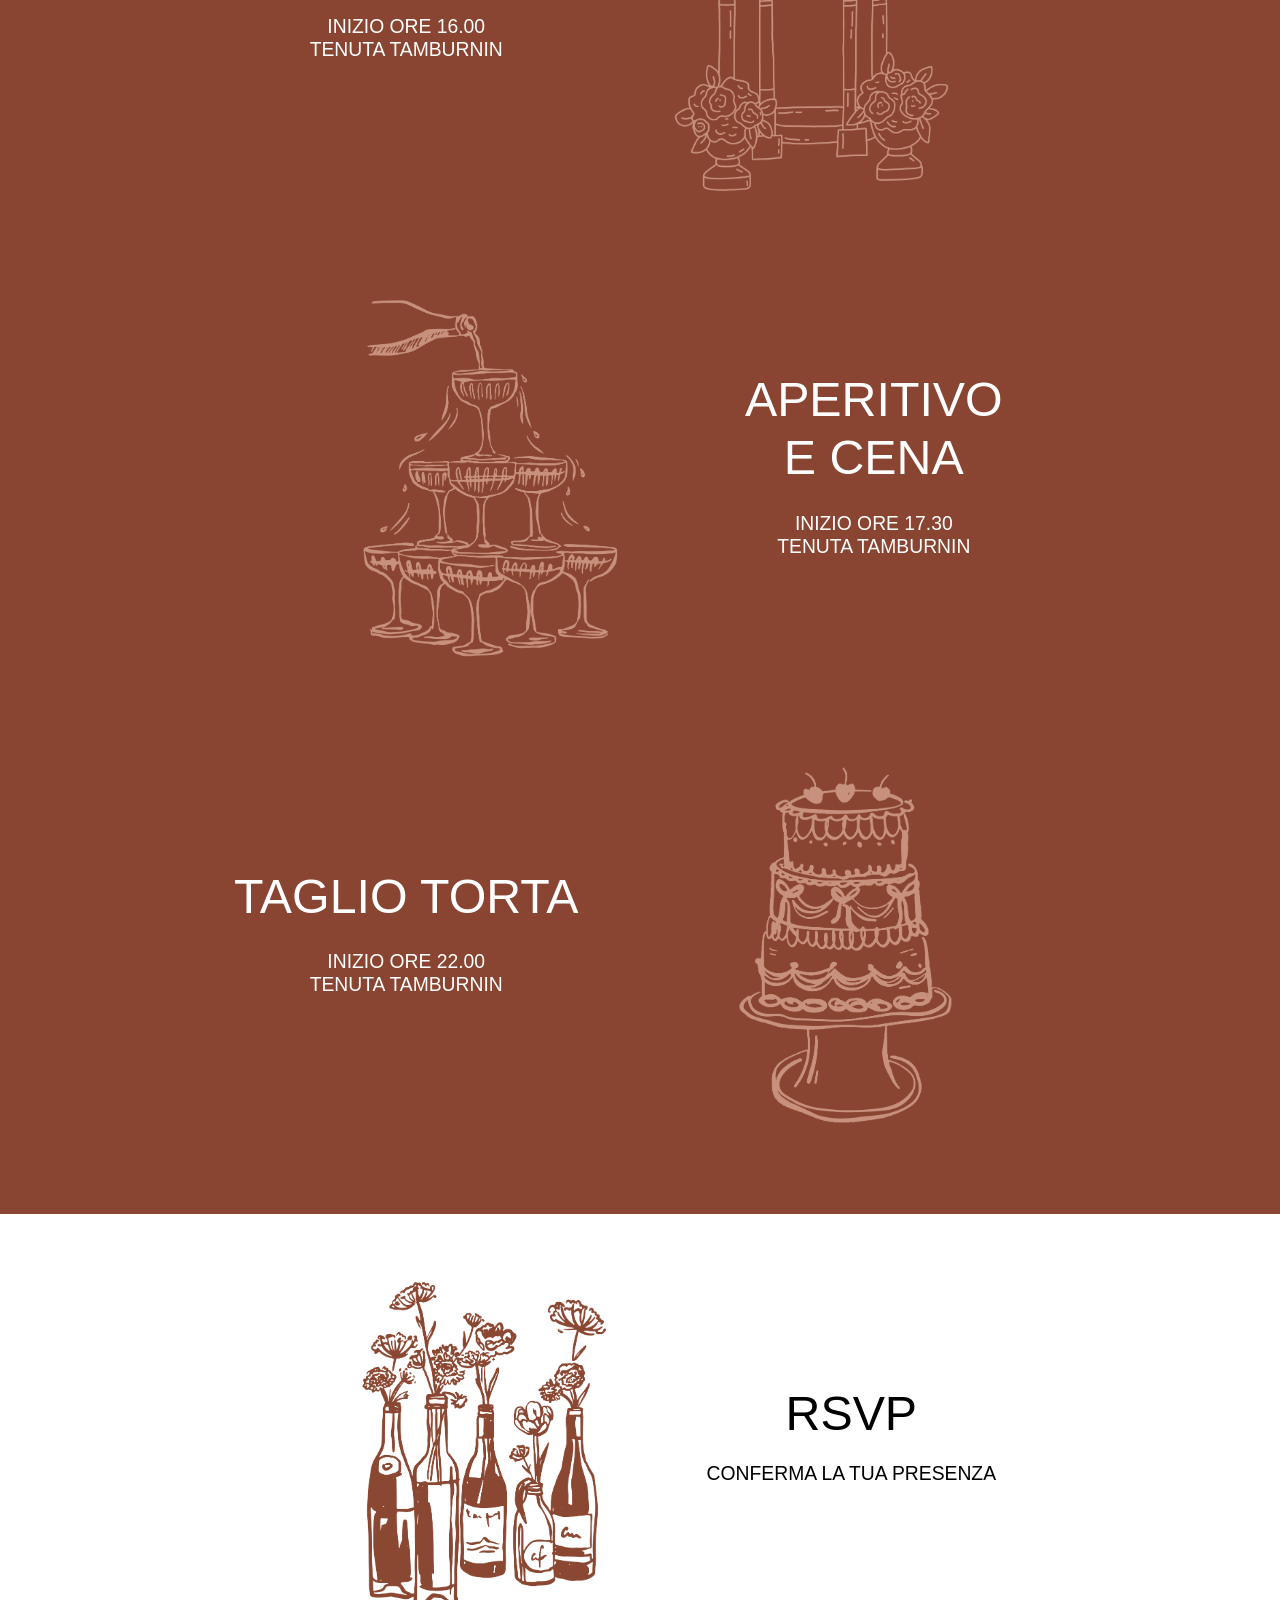
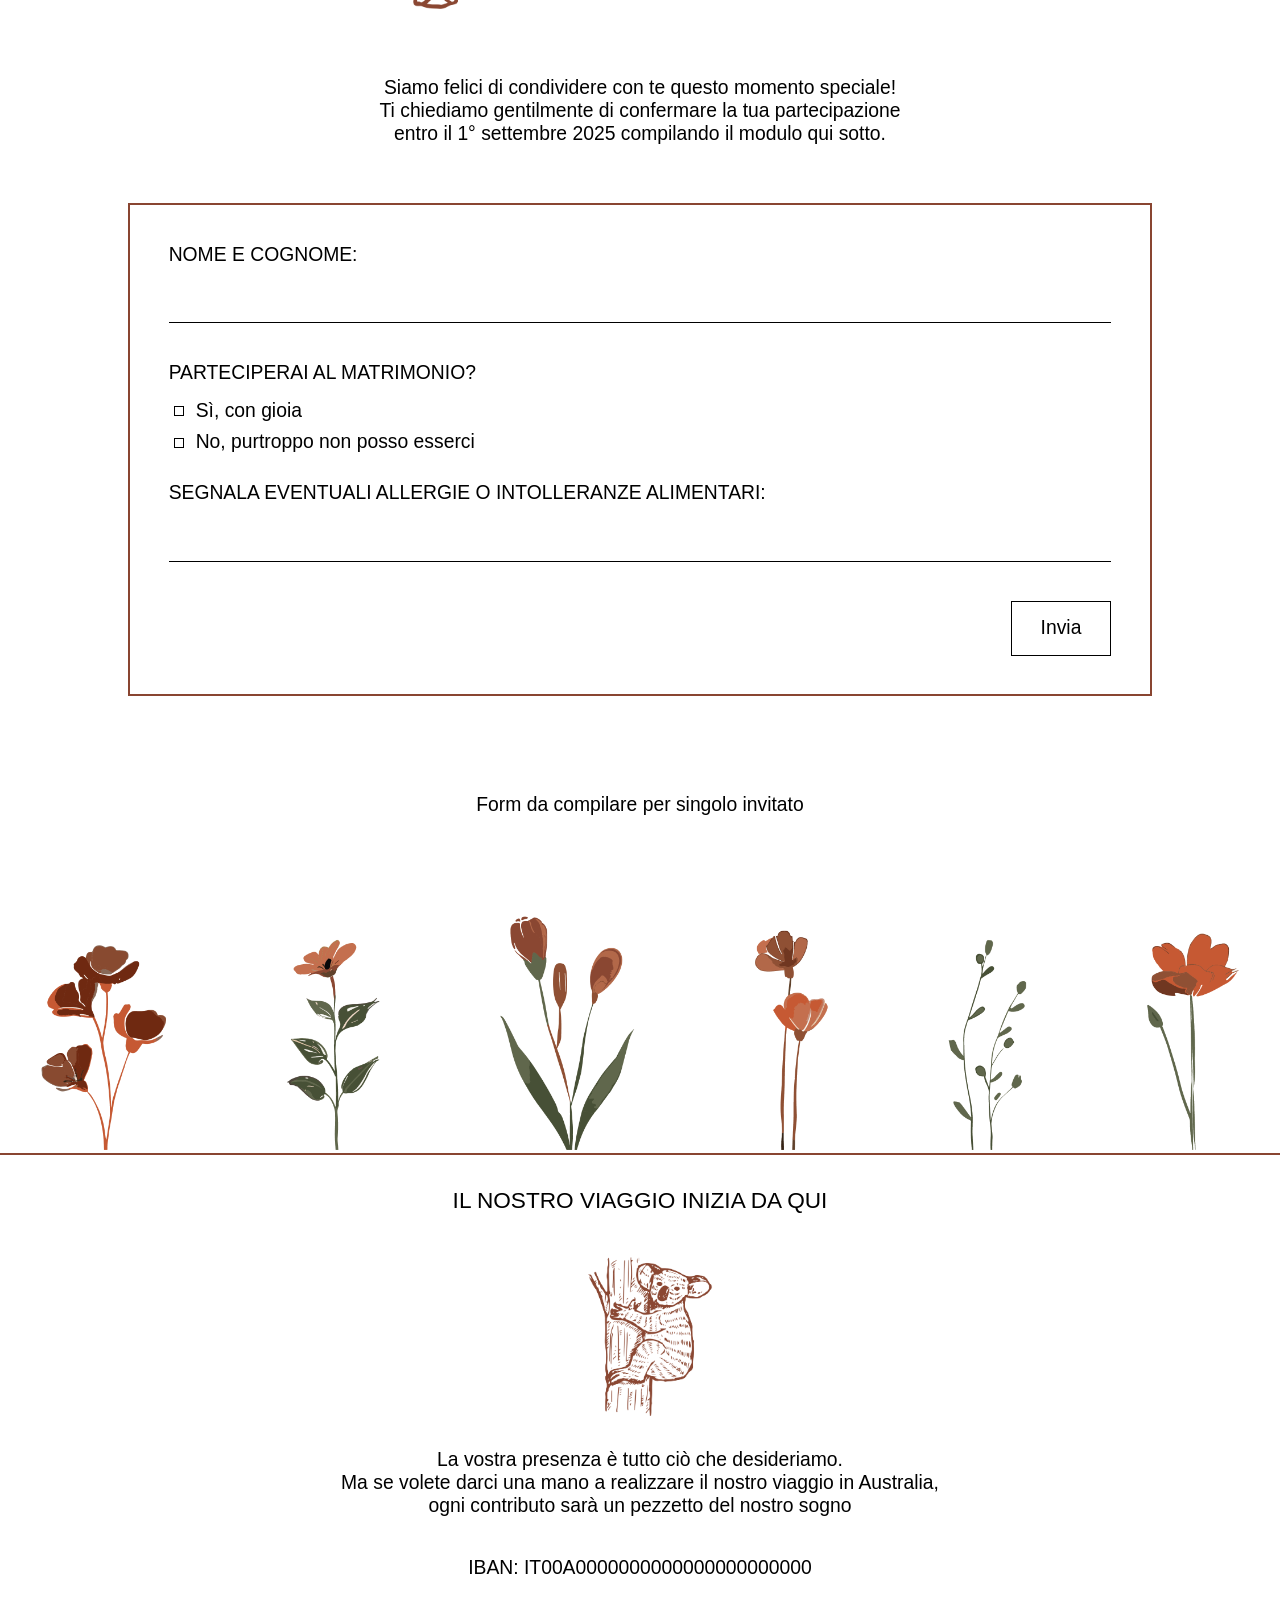
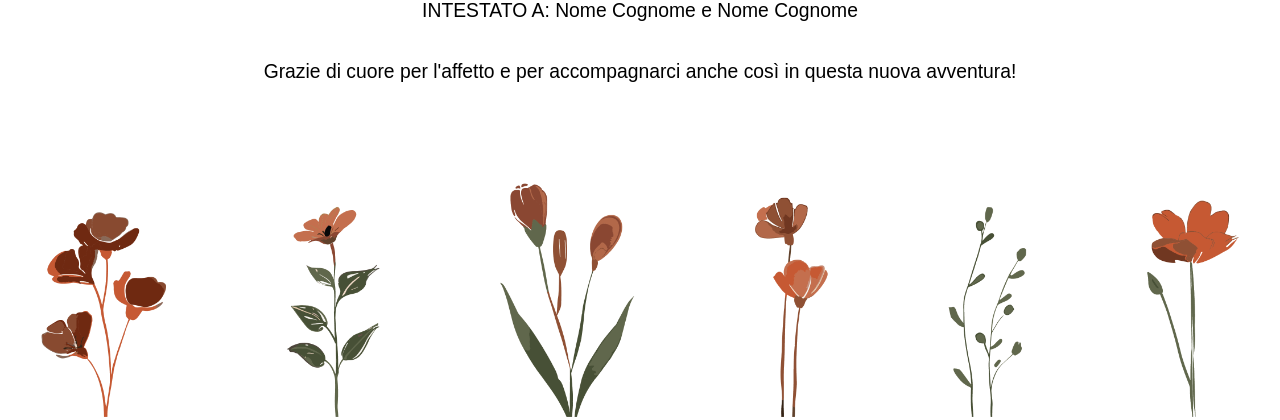
==== commit 1be801f1: "Manca form e container viaggio" ====
--- a/index.html
+++ b/index.html
@@ -33,7 +33,7 @@
         <h2 class="andrea">ANDREA</h2>
         <h2 class="date">04.10.2025</h2>
     </div>
-    <img src="./img/SPOSINI.png" alt="SPOSINI" style="width: 15%; height: auto;">
+    <img id="sposini" src="./img/SPOSINI_Crop.png" alt="SPOSINI" style="width: 15%; height: auto;">
 
     <!--INFO-->
     <div id="info" style="background-color: #894531;">
@@ -55,7 +55,7 @@
         <div class="section">
             <img src="./img/APERITIVO E CENA_Tavola disegno 1.png" alt="piramide di bicchieri" style="width: 15%; height: auto;">
             <div class="section_info">
-                <h3>APERITIVO E CENA</h3>
+                <h3>APERITIVO <br> E CENA</h3>
                 <p>INIZIO ORE 17.30<br>TENUTA TAMBURNIN</p>
             </div> 
         </div>
@@ -68,28 +68,40 @@
         </div>
     </div>
 
+    
     <!--RSVP-->
     <div id="rsvp">
-        <img src="./img/RSVP_Tavola disegno 1.png" alt="bottiglie con fiori" style="width: 15%; height: auto;">
-        <h3>RSVP</h3>
-        <p>CONFERMA LA TUA PRESENZA</p>
+        <div class="rsvp-header">
+            <img src="./img/RSVP_Tavola disegno 1.png" alt="bottiglie con fiori" style="width: 15%; height: auto;">
+            <div>
+                <h3>RSVP</h3>
+                <p>CONFERMA LA TUA PRESENZA</p>
+            </div>
+        </div>
+        
         <p>Siamo felici di condividere con te questo momento speciale!
         <br>Ti chiediamo gentilmente di confermare la tua partecipazione 
         <br>entro il 1° settembre 2025 compilando il modulo qui sotto.</p>
 
         <div id="form">
             <form id="rsvp-form" name="rsvp-form" method="post">
-                <label for="name">NOME E COGNOME:</label><br>
-                <input type="text" id="name" name="name" required><br>
+                <label for="name">NOME E COGNOME:</label>
+                <input type="text" id="name" name="name" required>
 
-                <label>PARTECIPERAI AL MATRIMONIO?</label><br>
-                <input type="radio" id="si" name="box_partecipazione" value="si">
-                <label for="si">Sì, con gioia</label><br>
-                <input type="radio" id="no" name="box_partecipazione" value="no">
-                <label for="no">No, purtroppo non posso esserci</label><br>
+                <label>PARTECIPERAI AL MATRIMONIO?</label>
+                <div class="radio-group">
+                    <label class="radio-option">
+                        <input type="radio" id="si" name="box_partecipazione" value="si">
+                        Sì, con gioia
+                    </label>
+                    <label class="radio-option">
+                        <input type="radio" id="no" name="box_partecipazione" value="no">
+                        No, purtroppo non posso esserci
+                    </label>
+                </div>
 
-                <label for="allergie">SEGNALA EVENTUALI ALLERGIE O INTOLLERANZE ALIMENTARI:</label><br>
-                <input type="text" id="allergie" name="allergie"><br>
+                <label for="allergie" id="allergie_label">SEGNALA EVENTUALI ALLERGIE O INTOLLERANZE ALIMENTARI:</label>
+                <input type="text" id="allergie" name="allergie">
 
                 <input type="submit" value="Invia">
             </form>
@@ -97,7 +109,7 @@
     </div>
 
     <p id="p_next_rsvp">Form da compilare per singolo invitato</p>
-    <img src="./img/FIORI_Crop.png" alt="fiori" style="width: 100%; height: auto;">
+    <img class="fiori" src="./img/FIORI_Crop.png" alt="fiori" style="width: 100%; height: auto;">
     <hr id="hr_rsvp">
 
     <!--VIAGGIO-->
@@ -112,7 +124,7 @@
         <p>INTESTATO A: Nome Cognome e Nome Cognome</p>
     </div>
     <p>Grazie di cuore per l'affetto e per accompagnarci anche così in questa nuova avventura!</p>
-    <img src="./img/FIORI_Crop.png" alt="fiori" style="width: 100%; height: auto;">
+    <img class="fiori" src="./img/FIORI_Crop.png" alt="fiori" style="width: 100%; height: auto;">
 
     <!--JavaScript-->
     <script>
--- a/style.css
+++ b/style.css
@@ -63,14 +63,14 @@
 }
 
 h1{
-    padding-top: 1em;
+    padding-top: 2em;
     font-size: 4.063vw;
     font-weight: normal;
-    margin-bottom: clamp(0.3em, 0.8vw, 0.8em); /* Valore minimo, preferito, massimo */
+    margin-bottom: clamp(0.5em, 0.8vw, 0.8em); /* Valore minimo, preferito, massimo */
 }
 #save_the_date_sub {
     margin-top: 0;
-    margin-bottom: 1.5em;
+    margin-bottom: 5em;
 }
 
 /* Sezione DATE con layout personalizzato */
@@ -85,20 +85,24 @@
     font-weight: normal;
     /*margin: 0.3em 0;*/
     position: relative;
+    padding-bottom: 1em;
 }
 
 .date-section .serena {
     text-align: right;
-    left: -15%;
+    padding-top: 2em;
+    padding-bottom: 0.5em;
+    left: -20%;
 }
 
 .date-section .e-center {
+    padding-bottom: 0.5em;
     text-align: center;
 }
 
 .date-section .andrea {
     text-align: right;
-    left: -65%;
+    left: -60%;
 }
 
 .date-section .date {
@@ -111,6 +115,7 @@
 }
 h3{
     font-weight: normal;
+    line-height: 1.2;
 }
 p {
     line-height: 1.2;
@@ -138,19 +143,120 @@
     line-height: 2;
 }
 
+#sposini {
+    width: 25% !important;
+    height: auto !important;
+    display: block;
+    margin: -1em 0 0 10%;
+    align-self: flex-start;
+}
+
+.fiori{
+  margin-bottom: -0.5em;
+  margin-top: 4em;
+}
+
+#rsvp {
+  display: flex;
+  flex-direction: column;
+  align-items: center;
+  text-align: center;
+  margin: 2em 0;
+}
+
+#rsvp .rsvp-header {
+  display: flex;
+  align-items: center;
+  justify-content: center;
+  gap: 2em;
+  margin-bottom: 1em;
+}
+
+#rsvp h3 {
+  font-size: 2.5em;
+  margin: 0;
+}
+
+#rsvp img {
+  width: 30% !important;
+  height: auto !important;
+}
+
 /* Spaziatura per il form RSVP */
+#form {
+  border: 0.208vw solid #894531;
+  padding: 2em;
+  margin: 2em 0;
+  text-align: left;
+  width: 80%;
+  box-sizing: border-box;
+}
+
 #form label {
     display: block;
-    margin-top: 1em;
+    margin-top: 1.5em;
+    margin-bottom: 0.8em;
+    font-weight: normal;
+}
+
+#form label:first-child {
+    margin-top: 0;
+}
+
+#form input[type="text"] {
+    width: 100%;
+    border: none;
+    border-bottom: 0.052vw solid #000;
+    background: transparent;
+    padding: 0.5em 0;
     margin-bottom: 0.5em;
-}
-
-#form input[type="text"] {
+    font-family: inherit;
+    font-size: inherit;
+    outline: none;
+}
+
+#form input[type="radio"] {
+    appearance: none;
+    -webkit-appearance: none;
+    -moz-appearance: none;
+    width: 0.781vw;
+    height: 0.781vw;
+    border: 0.052vw solid #000;
+    background: white;
+    margin-right: 0.5em;
+    margin-bottom: 0.3em;
+    vertical-align: middle;
+}
+
+#form input[type="radio"]:checked {
+    background: #000;
+}
+
+#form .radio-group {
     margin-bottom: 1em;
 }
 
-#form input[type="radio"] {
-    margin-bottom: 0.5em;
+#form .radio-option {
+    display: block;
+    margin-bottom: 0.5em; /* Cambia da -1em a 0.5em */
+    margin-top: 0.5em;    /* Aggiungi per spaziare meglio i radio button */
+}
+
+/* E mantieni questa regola per la label allergie */
+#allergie_label{
+    margin-top: 3.5em; /* Aumentato per più distanza */
+}
+
+#form input[type="submit"] {
+    background: white;
+    color: black;
+    border: 0.052vw solid #000;
+    padding: 0.8em 1.5em;
+    font-family: inherit;
+    font-size: inherit;
+    cursor: pointer;
+    margin-top: 1.5em;
+    float: right;
 }
 
 #info {
@@ -158,11 +264,29 @@
   display: flex;
   flex-direction: column;
   align-items: center;
+  padding: 2em 0;
 }
 
 .section {
   display: flex;
   flex-direction: row; 
   align-items: center;  
-  gap: 1em;            
+  justify-content: center;
+  gap: 3em;
+  margin: 1.5em 0;
+  width: 80%;
+}
+
+.section img {
+  width: 40% !important;
+  height: auto !important;
+}
+
+.section h3 {
+  font-size: 2.5em;
+  margin: 0 0 0.5em 0;
+}
+
+.section_info {
+  text-align: center;
 }
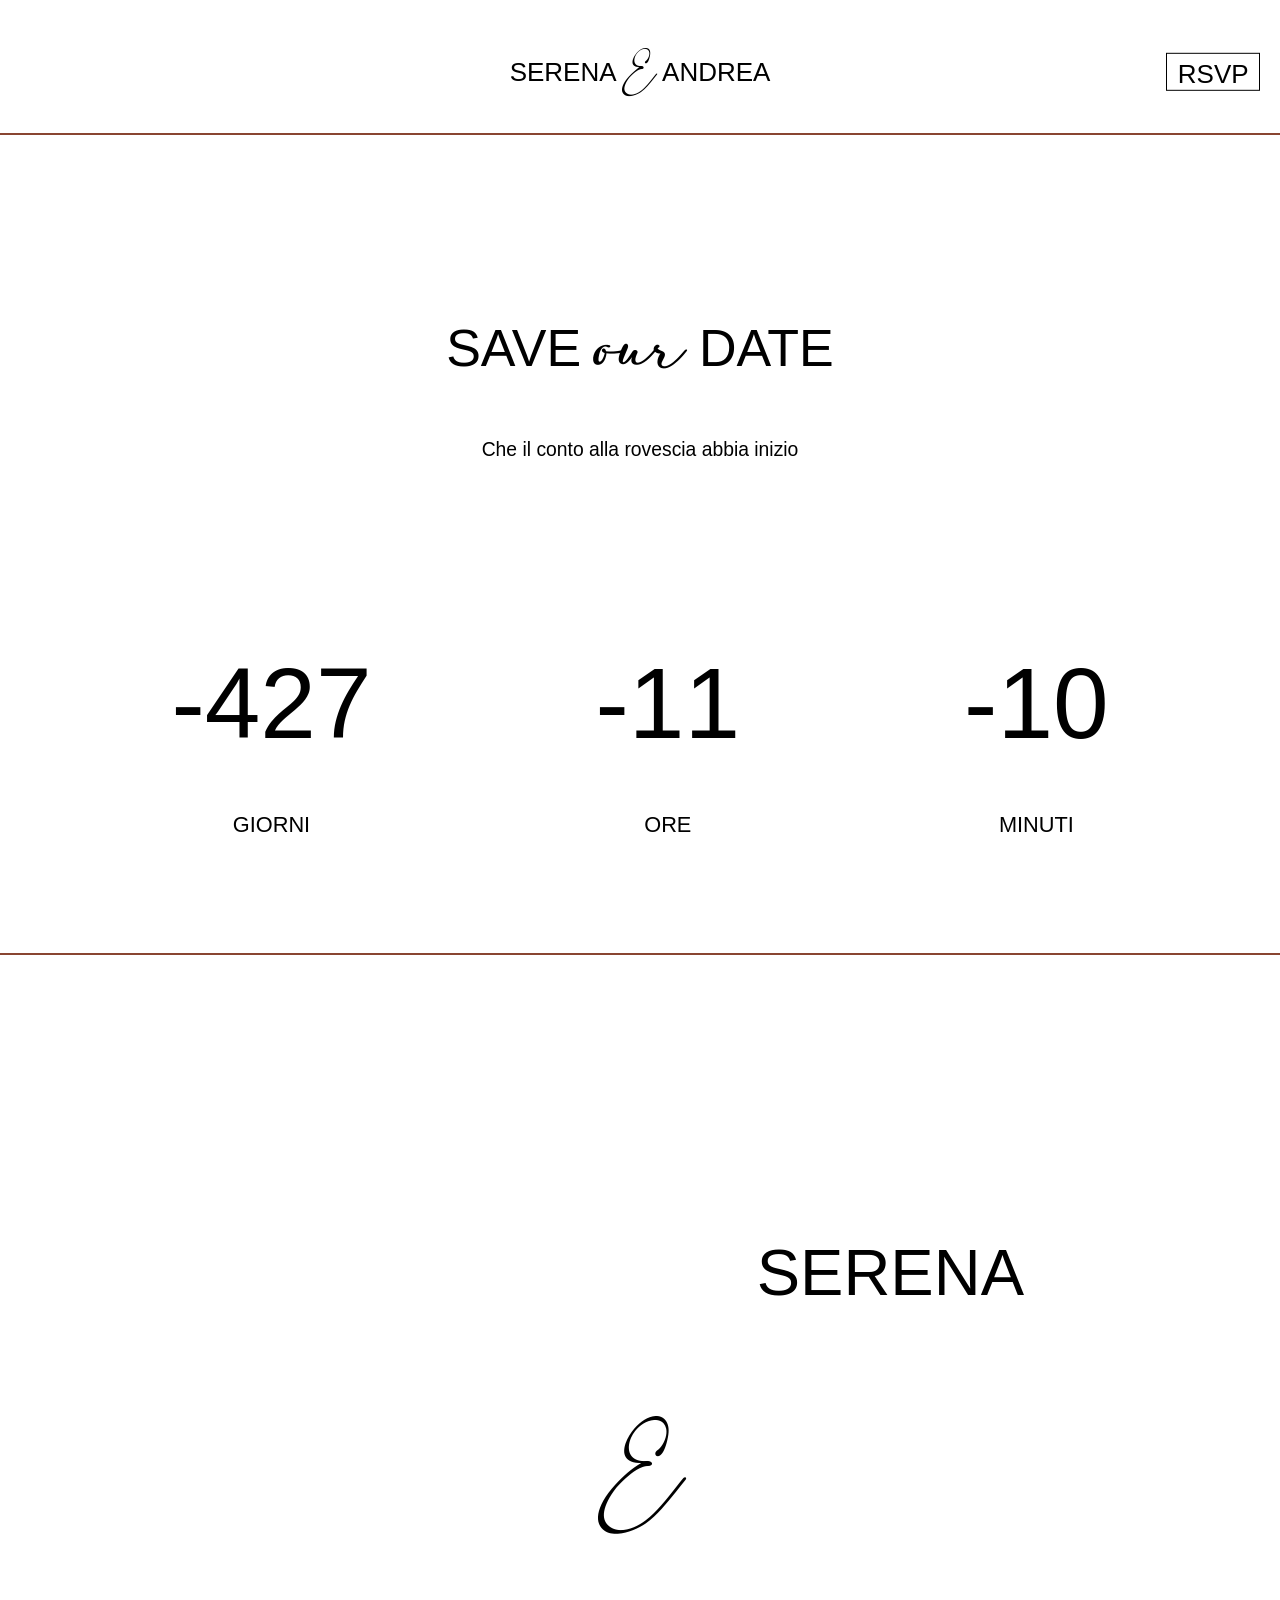
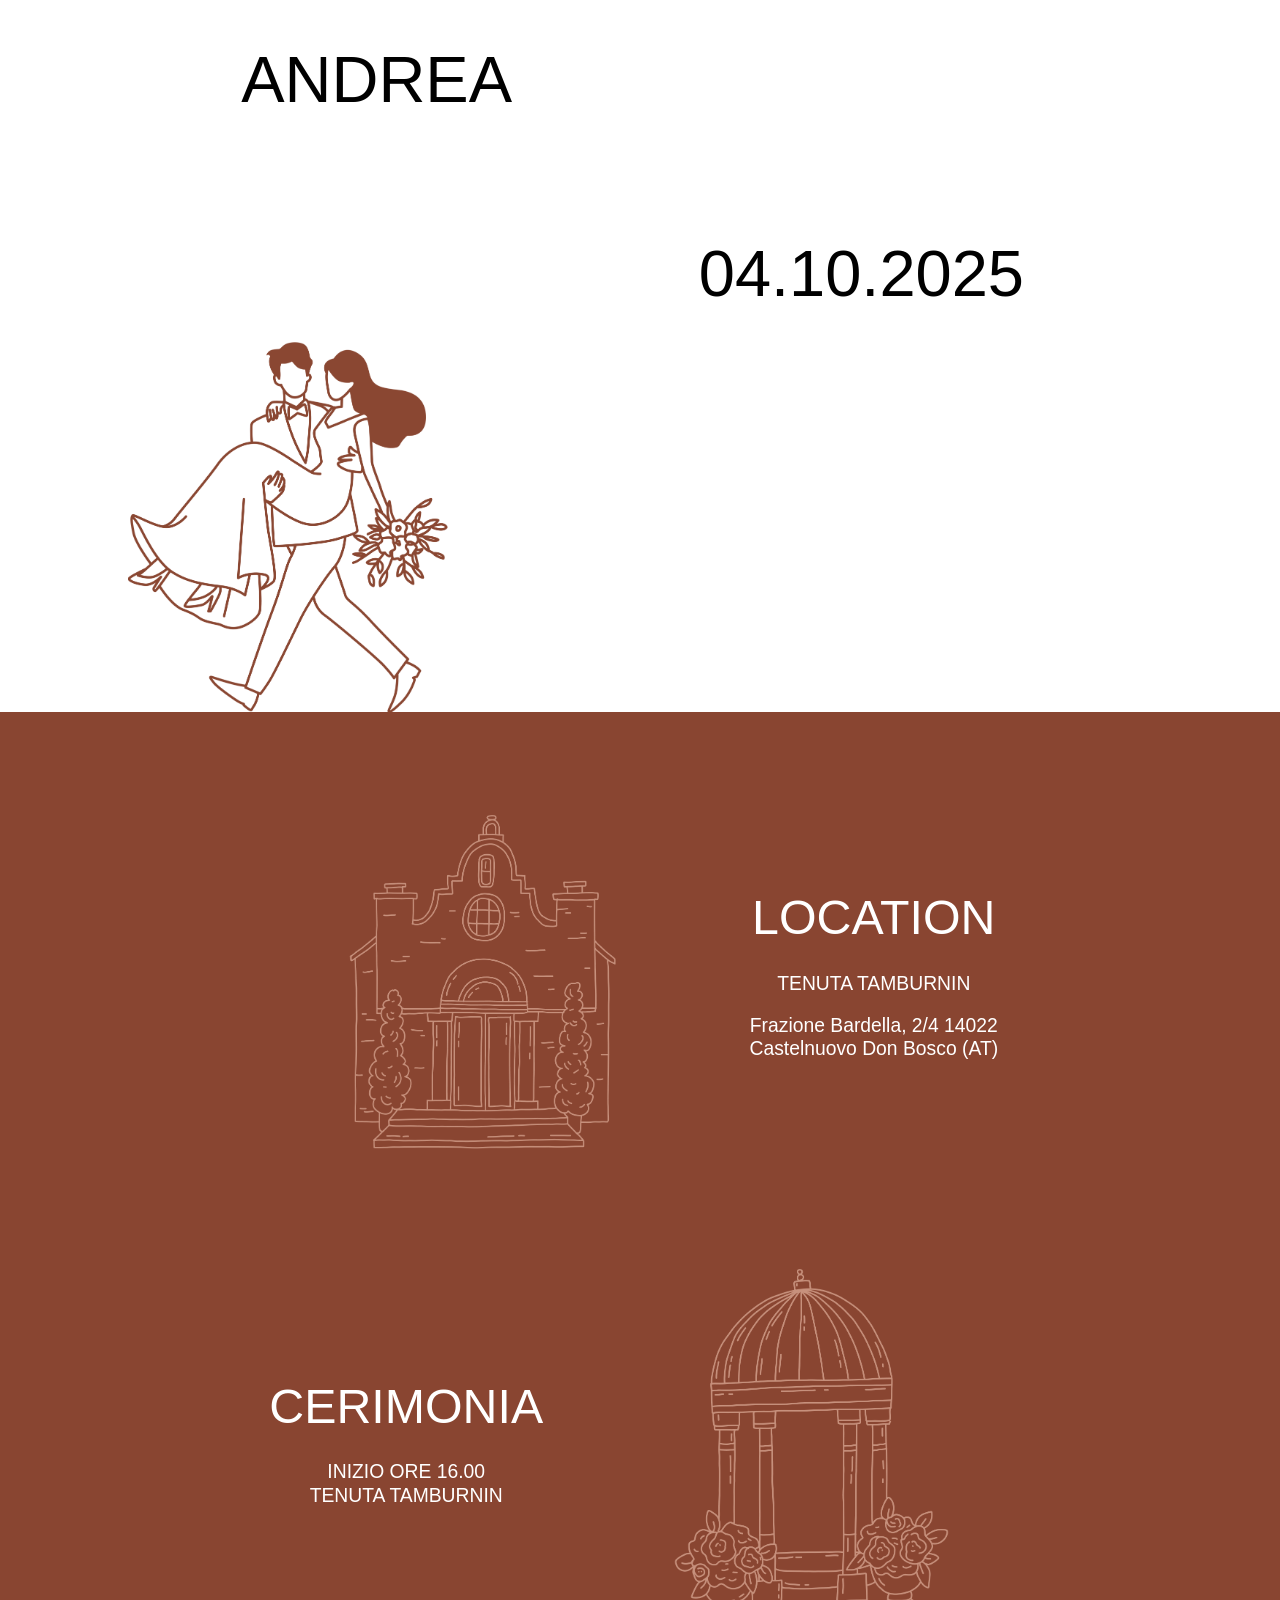
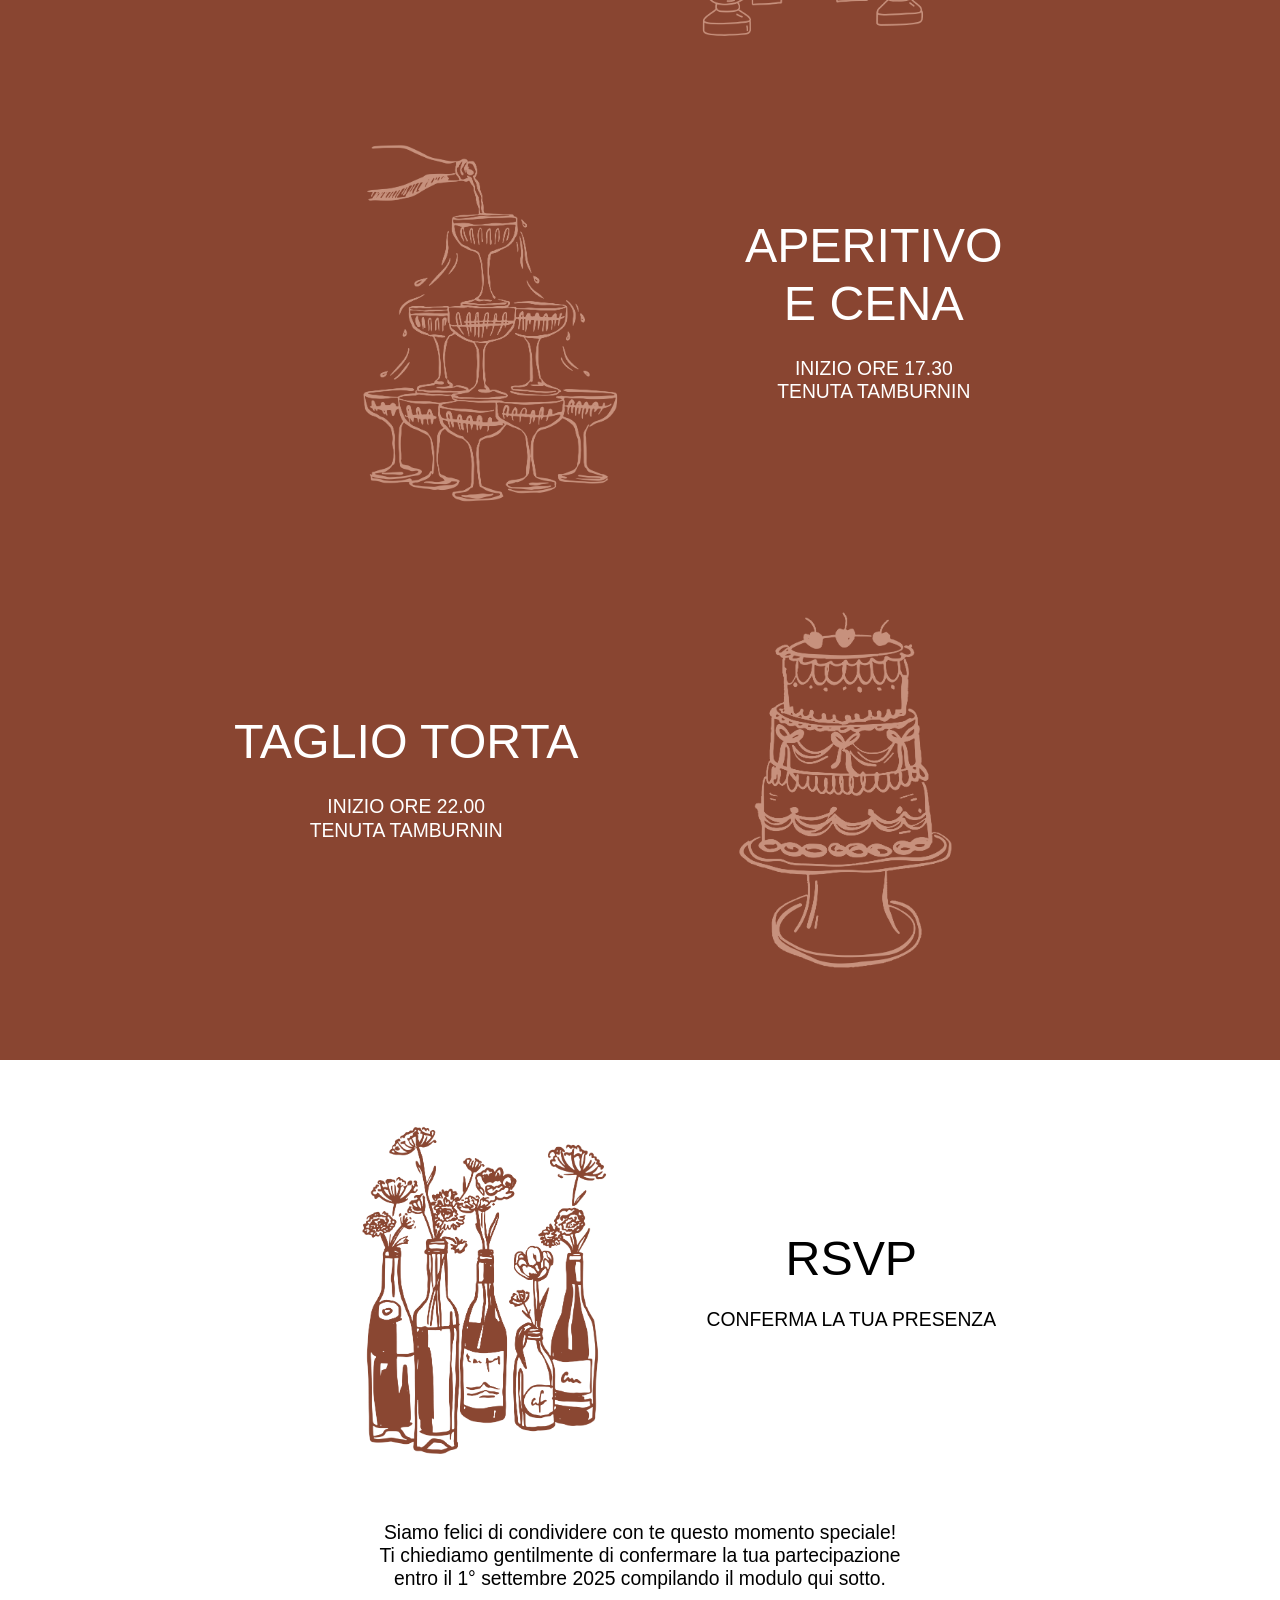
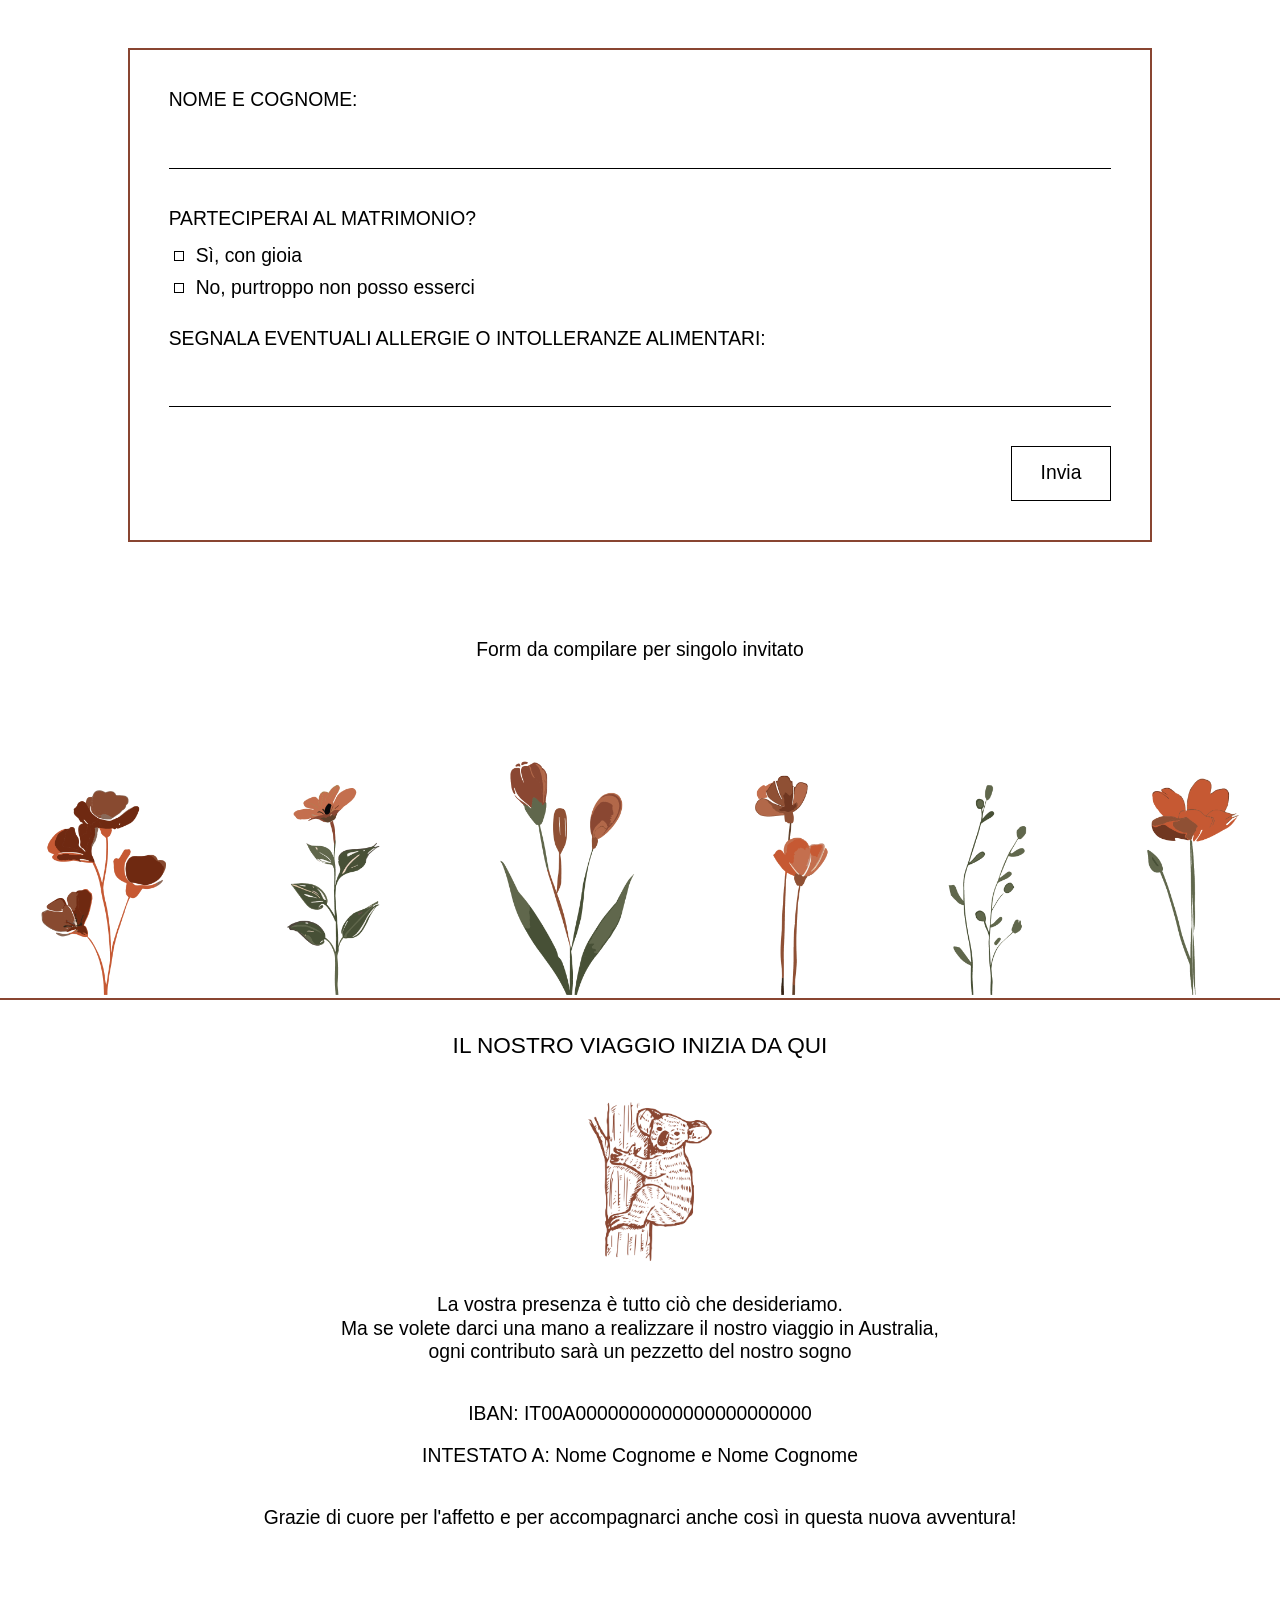
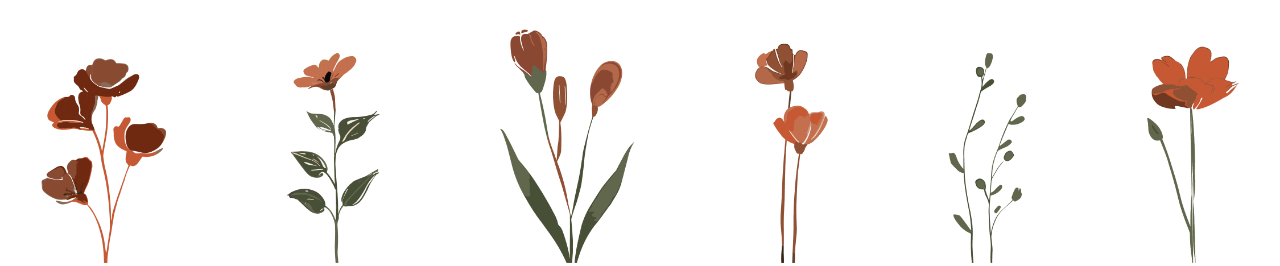
==== commit de13d2ae: "Manca form e container viaggio" ====
--- a/index.html
+++ b/index.html
@@ -149,7 +149,7 @@
     <script src="https://cdn.emailjs.com/dist/email.min.js"></script>
     <script>
       (function(){
-        emailjs.init("bz510_4_YBefP6twt"); // tua public key
+        emailjs.init("bz510_4_YBefP6twt"); //Chiave pubblica EmailJS
       })();
     </script>
 
--- a/style.css
+++ b/style.css
@@ -31,7 +31,7 @@
   height: 4.167vw;
   position: relative;
   box-sizing: border-box;
-  padding: 1em; /* margine interno */
+  padding: 1em;
 }
 
 .title {
@@ -53,7 +53,7 @@
   color: inherit;         
   font-weight: normal;
   border: 0.052vw solid black;
-  padding: 0.30em 0.4em 0.10em 0.4em; /* Più padding in alto, meno in basso */
+  padding: 0.30em 0.4em 0.10em 0.4em; 
   display: inline-block;
   line-height: 1;
   vertical-align: middle;
@@ -66,14 +66,13 @@
     padding-top: 2em;
     font-size: 4.063vw;
     font-weight: normal;
-    margin-bottom: clamp(0.5em, 0.8vw, 0.8em); /* Valore minimo, preferito, massimo */
+    margin-bottom: clamp(0.5em, 0.8vw, 0.8em); 
 }
 #save_the_date_sub {
     margin-top: 0;
     margin-bottom: 5em;
 }
 
-/* Sezione DATE con layout personalizzato */
 .date-section {
     font-size: 3.385vw;
     position: relative;
@@ -147,7 +146,7 @@
     width: 25% !important;
     height: auto !important;
     display: block;
-    margin: -1em 0 0 10%;
+    margin: -9em 0 0 10%;
     align-self: flex-start;
 }
 
@@ -182,7 +181,6 @@
   height: auto !important;
 }
 
-/* Spaziatura per il form RSVP */
 #form {
   border: 0.208vw solid #894531;
   padding: 2em;
@@ -238,13 +236,12 @@
 
 #form .radio-option {
     display: block;
-    margin-bottom: 0.5em; /* Cambia da -1em a 0.5em */
-    margin-top: 0.5em;    /* Aggiungi per spaziare meglio i radio button */
-}
-
-/* E mantieni questa regola per la label allergie */
+    margin-bottom: 0.5em; 
+    margin-top: 0.5em;    
+}
+
 #allergie_label{
-    margin-top: 3.5em; /* Aumentato per più distanza */
+    margin-top: 3.5em;
 }
 
 #form input[type="submit"] {
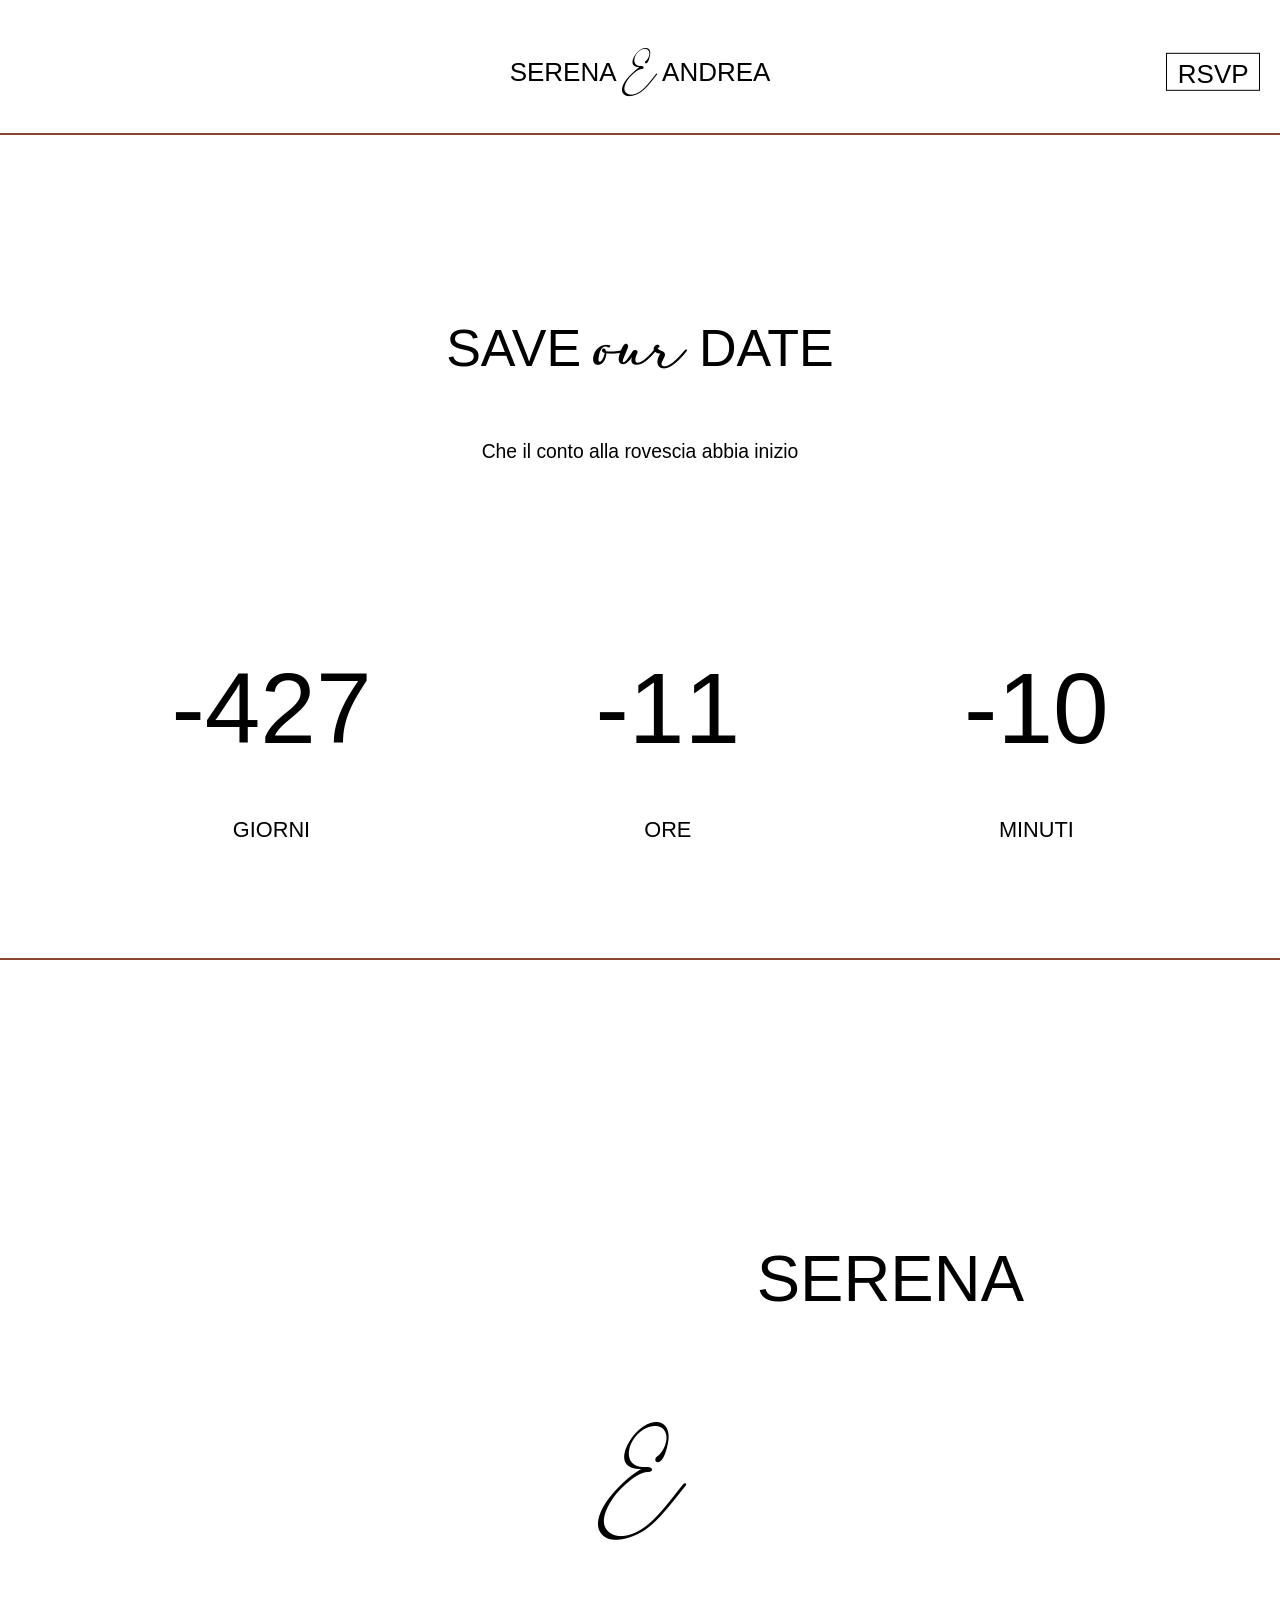
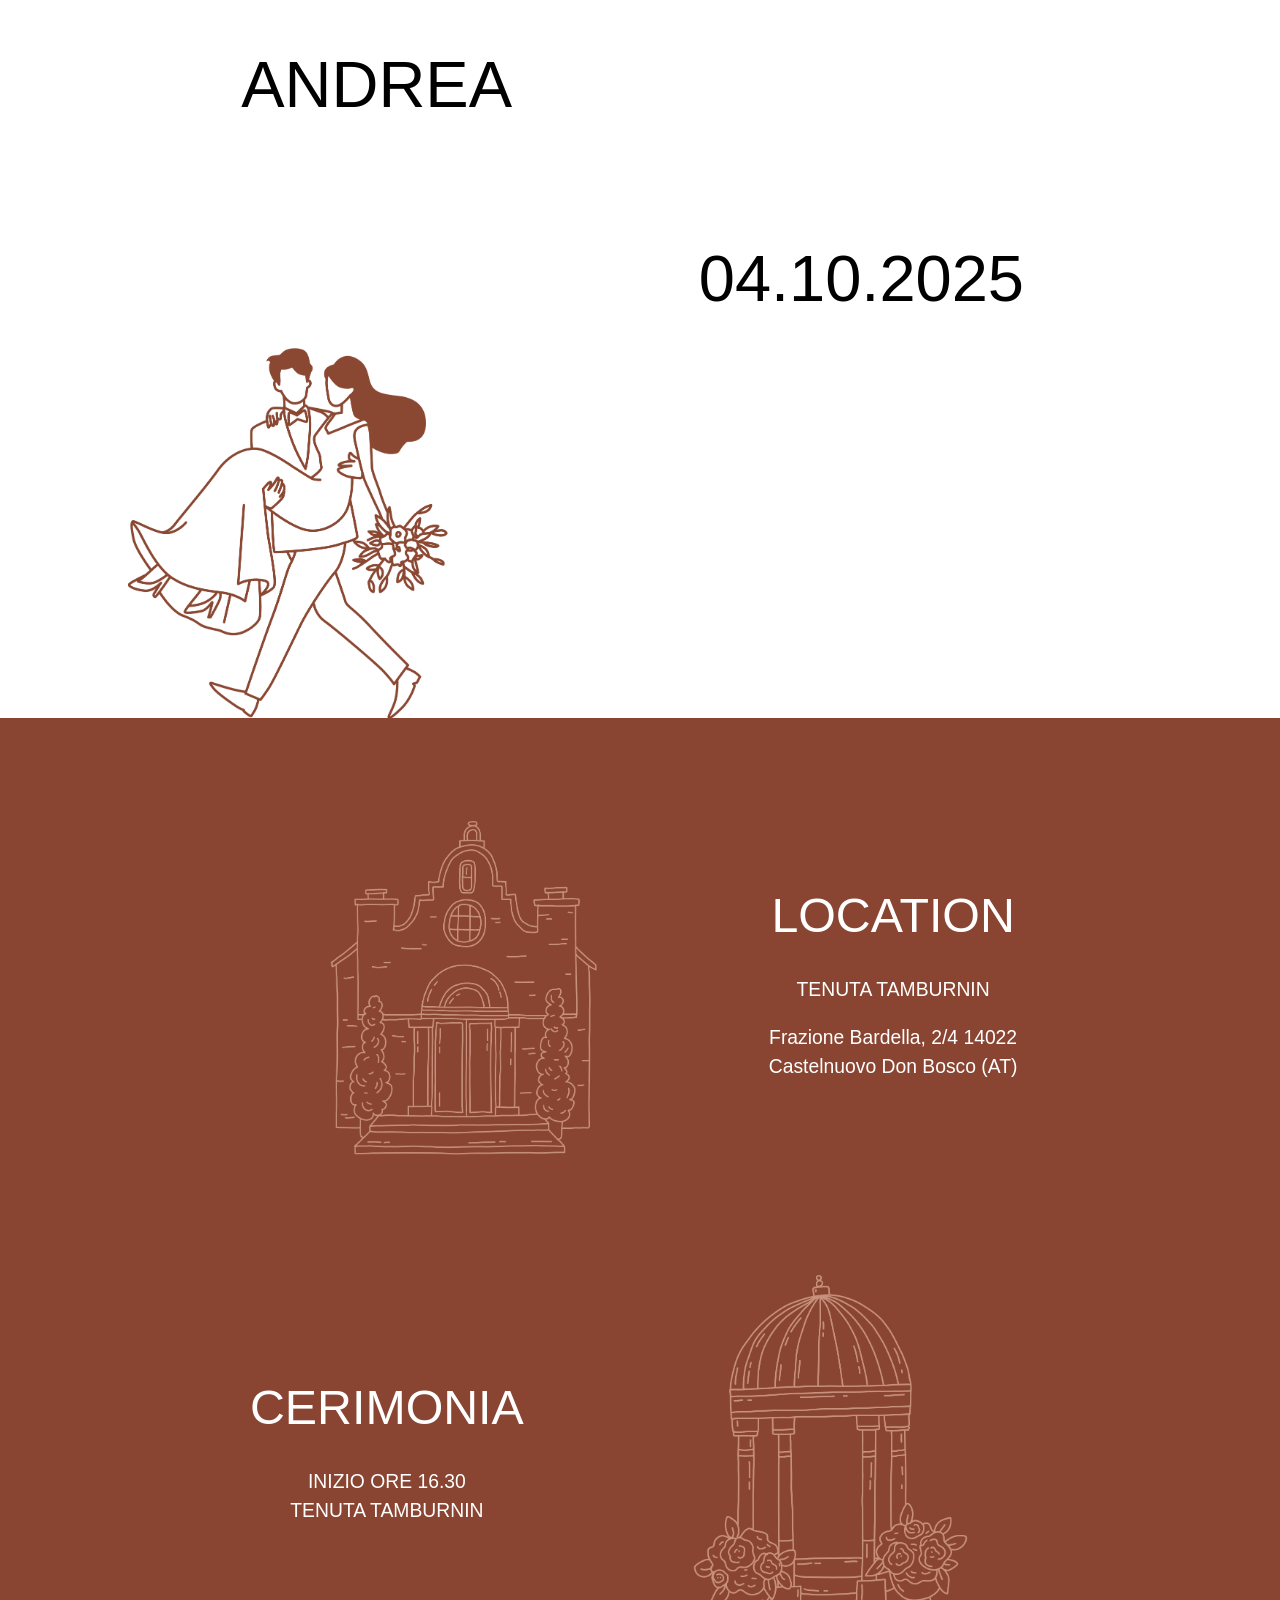
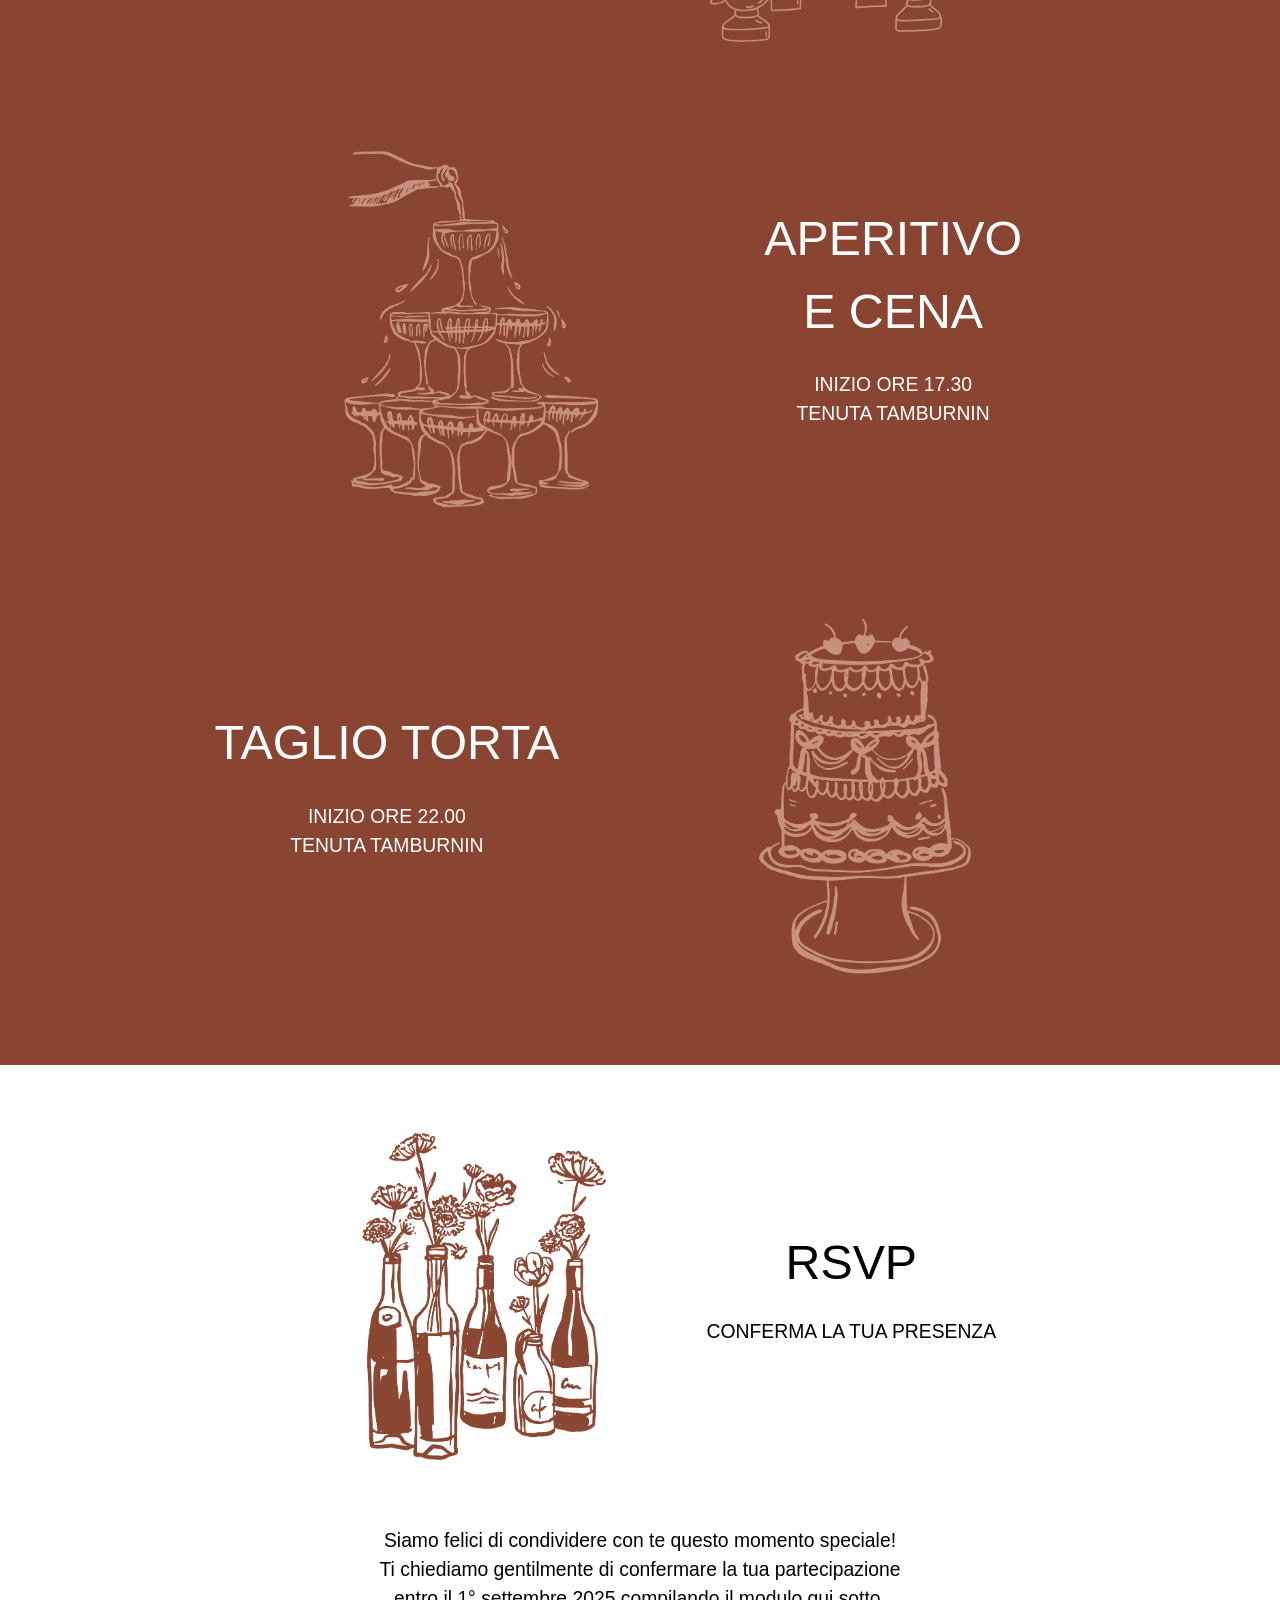
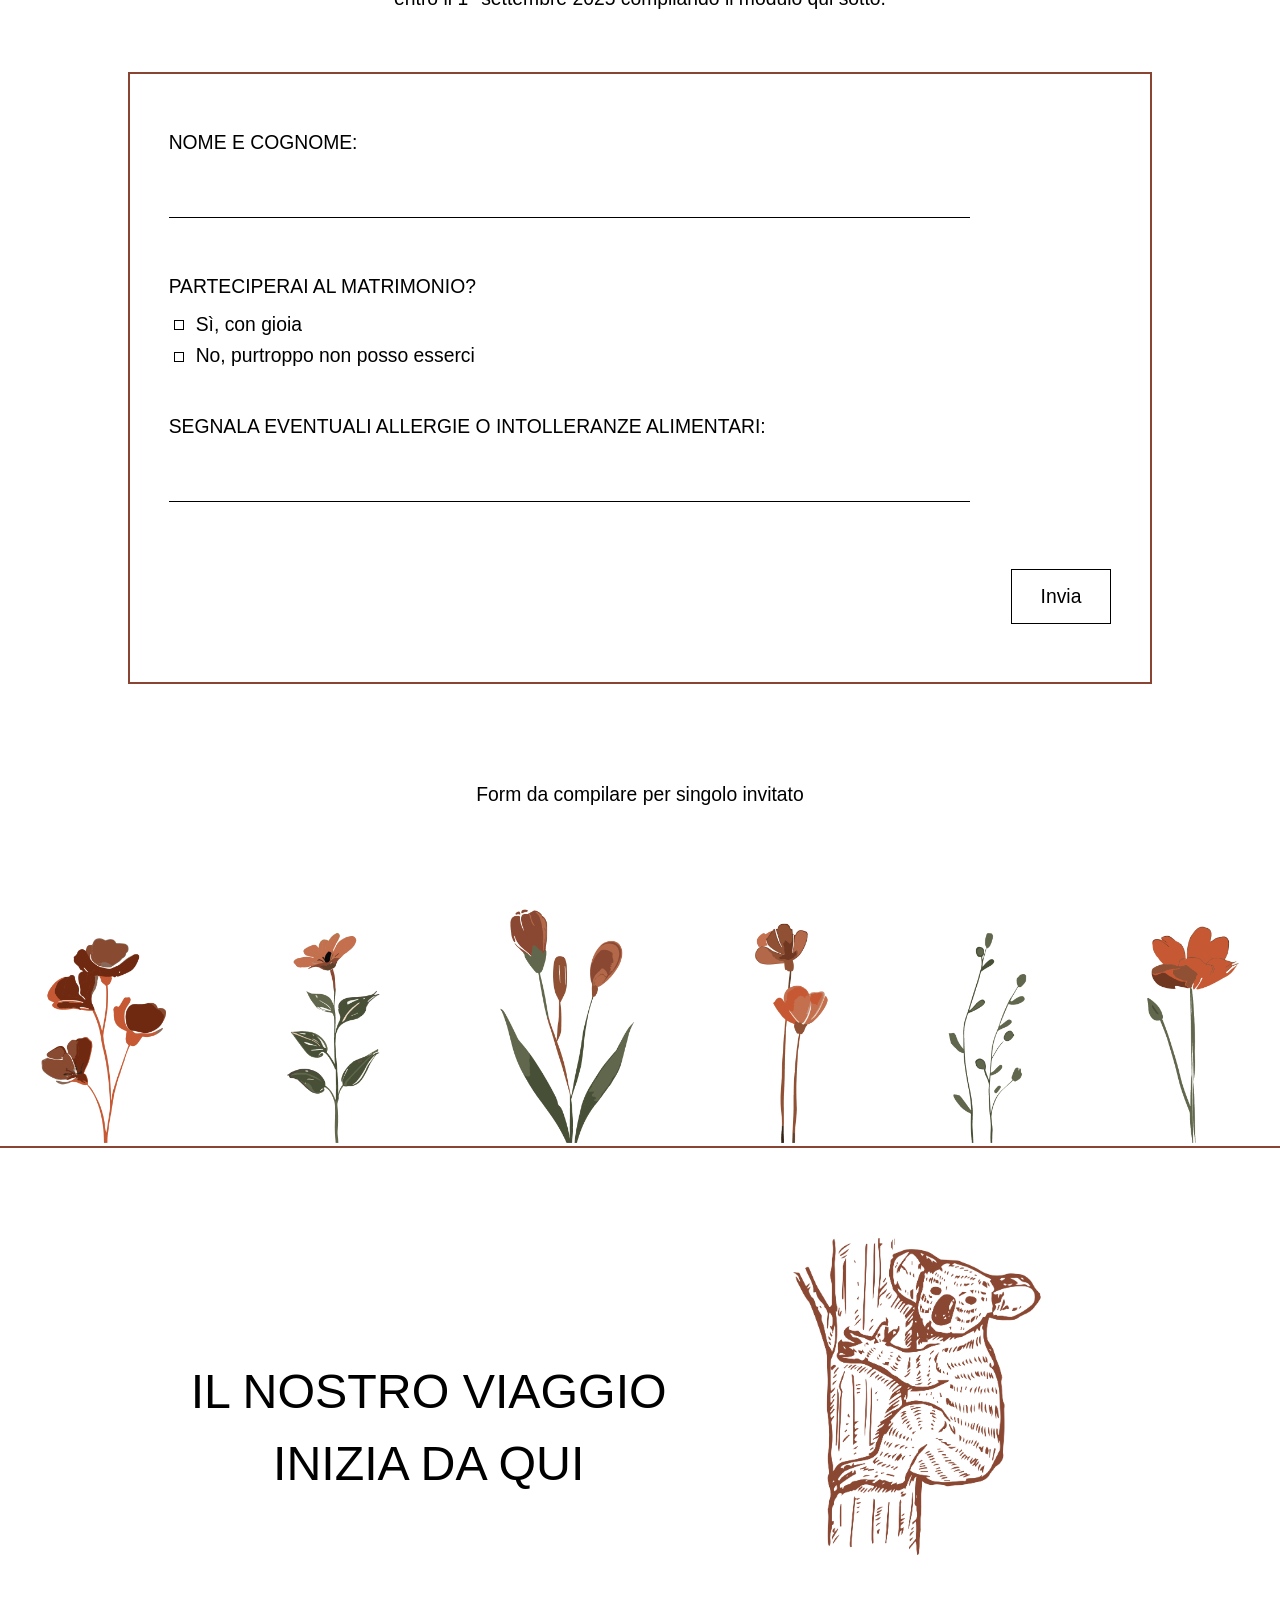
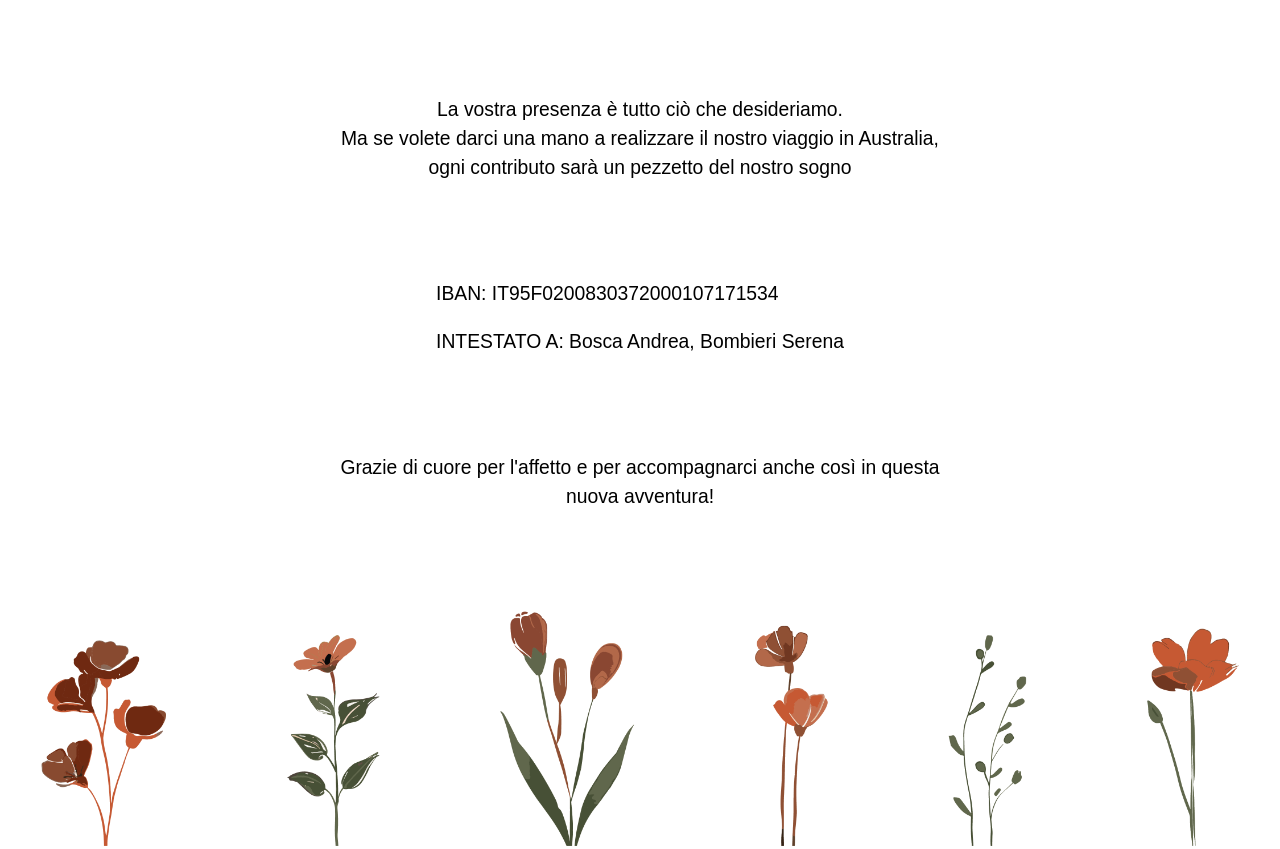
==== commit 9bd68829: "Fine v1 (da mostrare a Valeria" ====
--- a/index.html
+++ b/index.html
@@ -4,7 +4,7 @@
   <meta charset="UTF-8">
   <meta name="viewport" content="width=device-width, initial-scale=1.0">
   <title>Serena & Andrea</title>
-  <link rel="stylesheet" type="text/css" href="style.css">
+  <link rel="stylesheet" type="text/css" href="style.css?v7">
   <link href="https://fonts.cdnfonts.com/css/fashion-fetish" rel="stylesheet">
 </head>
 
@@ -48,7 +48,7 @@
         <div class="section">
             <div class="section_info">
                 <h3>CERIMONIA</h3>
-                <p>INIZIO ORE 16.00<br>TENUTA TAMBURNIN</p>
+                <p>INIZIO ORE 16.30<br>TENUTA TAMBURNIN</p>
             </div>
             <img src="./img/CERMONIA_Tavola disegno 1.png" alt="cerimonia" style="width: 15%; height: auto;">
         </div>
@@ -113,19 +113,22 @@
     <hr id="hr_rsvp">
 
     <!--VIAGGIO-->
-    <h3>IL NOSTRO VIAGGIO INIZIA DA QUI</h3>
-    <img src="./img/VIAGGIO_Tavola disegno 1.png" alt="koala" style="width: 15%; height: auto;">
-    <p>La vostra presenza è tutto ciò che desideriamo.
-        <br>Ma se volete darci una mano a realizzare il nostro viaggio in Australia,
-        <br>ogni contributo sarà un pezzetto del nostro sogno
-    </p>
-    <div id="info_iban">
-        <p>IBAN: IT00A0000000000000000000000</p>
-        <p>INTESTATO A: Nome Cognome e Nome Cognome</p>
+    <div id="viaggio">
+        <div class="viaggio-header">
+            <h3>IL NOSTRO VIAGGIO <br> INIZIA DA QUI</h3>
+            <img src="./img/VIAGGIO_Tavola disegno 1.png" alt="koala">
+        </div>
+            <p>La vostra presenza è tutto ciò che desideriamo.
+            <br>Ma se volete darci una mano a realizzare il nostro viaggio in Australia,
+            <br>ogni contributo sarà un pezzetto del nostro sogno
+        </p>
+        <div id="info_iban">
+            <p>IBAN: IT95F0200830372000107171534</p>
+            <p>INTESTATO A: Bosca Andrea, Bombieri Serena</p>
+        </div>
+        <p>Grazie di cuore per l'affetto e per accompagnarci anche così in questa <br> nuova avventura!</p>
+        <img class="fiori" src="./img/FIORI_Crop.png" alt="fiori" style="width: 100%; height: auto;">
     </div>
-    <p>Grazie di cuore per l'affetto e per accompagnarci anche così in questa nuova avventura!</p>
-    <img class="fiori" src="./img/FIORI_Crop.png" alt="fiori" style="width: 100%; height: auto;">
-
     <!--JavaScript-->
     <script>
         const weddingDate = new Date("2025-10-05T16:00:00").getTime();
--- a/style.css
+++ b/style.css
@@ -114,10 +114,10 @@
 }
 h3{
     font-weight: normal;
-    line-height: 1.2;
+    line-height: 1.5;
 }
 p {
-    line-height: 1.2;
+    line-height: 1.5;
 }
 .adelia{
     font-family: 'Adelia', serif;
@@ -183,7 +183,7 @@
 
 #form {
   border: 0.208vw solid #894531;
-  padding: 2em;
+  padding: 3em 2em; /* Più padding in alto e in basso */
   margin: 2em 0;
   text-align: left;
   width: 80%;
@@ -192,7 +192,7 @@
 
 #form label {
     display: block;
-    margin-top: 1.5em;
+    margin-top: 2.5em;
     margin-bottom: 0.8em;
     font-weight: normal;
 }
@@ -202,15 +202,16 @@
 }
 
 #form input[type="text"] {
-    width: 100%;
+    width: 85%;
     border: none;
     border-bottom: 0.052vw solid #000;
     background: transparent;
-    padding: 0.5em 0;
+    padding: 0.7em 0 0.3em 0; /* Aumentato padding superiore per evitare taglio lettere */
     margin-bottom: 0.5em;
     font-family: inherit;
     font-size: inherit;
     outline: none;
+    line-height: 1.5;
 }
 
 #form input[type="radio"] {
@@ -219,7 +220,7 @@
     -moz-appearance: none;
     width: 0.781vw;
     height: 0.781vw;
-    border: 0.052vw solid #000;
+    border: 0.026vw solid #000; /* Bordo più fine */
     background: white;
     margin-right: 0.5em;
     margin-bottom: 0.3em;
@@ -241,19 +242,19 @@
 }
 
 #allergie_label{
-    margin-top: 3.5em;
+    margin-top: 4.5em;
 }
 
 #form input[type="submit"] {
     background: white;
     color: black;
-    border: 0.052vw solid #000;
+    border: 0.026vw solid #000; /* Bordo più fine */
     padding: 0.8em 1.5em;
     font-family: inherit;
     font-size: inherit;
     cursor: pointer;
-    margin-top: 1.5em;
     float: right;
+    margin-top: 6em;
 }
 
 #info {
@@ -269,7 +270,7 @@
   flex-direction: row; 
   align-items: center;  
   justify-content: center;
-  gap: 3em;
+  gap: 5em;
   margin: 1.5em 0;
   width: 80%;
 }
@@ -286,4 +287,121 @@
 
 .section_info {
   text-align: center;
-}+}
+
+
+#viaggio {
+  display: flex;
+  flex-direction: column;
+  align-items: center;
+  text-align: center;
+  margin: 2em 0;
+}
+
+#viaggio .viaggio-header {
+  display: flex;
+  align-items: center;
+  justify-content: center;
+  gap: 2em;
+  margin-bottom: 1em;
+}
+
+#viaggio h3 {
+  font-size: 2.5em;
+  margin: 0;
+}
+.viaggio-header img {
+  width: 30% !important;
+  height: auto !important;
+  margin-bottom: 4em;
+}
+
+#viaggio #info_iban{
+  margin: 3em 0;
+  text-align: left; 
+}
+
+#viaggio .fiori{
+  margin-bottom: -4em;
+}
+
+/* Media Queries for Mobile */
+@media (max-width: 768px) {
+  h1{
+    font-size: 4.922vw;
+  }
+  /* Increase font size for paragraphs on mobile */
+  p {
+    font-size: 1.8vw;
+    line-height: 1.9;
+  }
+  
+  /* Form styling per mobile - esattamente come nel PDF */
+  #form {
+    padding: 4em 2em 2em 2em; /* Più padding in alto e in basso anche su mobile */
+    width: 90%;
+  }
+  
+  /* Spaziatura compatta tra label e input come nel PDF */
+  #form label:not(.radio-option) {
+    margin-top: 2.5em;
+    margin-bottom: 0.3em; /* Molto ridotto per essere vicino all'input */
+    font-size: 1.8vw;
+  }
+  
+  #form label:first-child {
+    margin-top: 0;
+  }
+
+  #form .radio-group {
+    margin-top: 2em;
+  }
+  
+  #allergie_label {
+    margin-top: 3.5em;
+  }
+  
+  /* Input text compatti come nel PDF */
+  #form input[type="text"] {
+    padding: 1em 0 0.4em 0; /* Aumentato padding superiore per evitare taglio lettere */
+    line-height: 1.5;
+    font-size: 1.6vw;
+    margin-bottom: 0.2em;
+    height: 2vw;
+  }
+  
+  /* Radio buttons delle dimensioni giuste */
+  #form input[type="radio"] {
+    width: 1.8vw;
+    height: 1.8vw;
+    border-width: 0.15vw; /* Bordo più fine */
+    margin-right: 0.8em;
+  }
+  
+  /* Radio options con spacing corretto */
+  #form .radio-option {
+    margin-bottom: 0.5em;
+    margin-top: 0.3em;
+    font-size: 1.8vw;
+  }
+  
+  /* Submit button dimensioni corrette come nel PDF */
+  #form input[type="submit"] {
+    margin-top: 6em;
+    font-size: 1.8vw;
+    padding: 0.8em 2em;
+    float: right;
+    border-width: 0.15vw; /* Bordo più fine */
+  }
+
+  #viaggio .viaggio-header{
+    margin-bottom: 3em;
+  }
+  #viaggio #info_iban{
+    margin: 6em 0;
+    text-align: left; 
+  }
+  #viaggio .fiori{
+  margin-top: 12em;
+}
+}
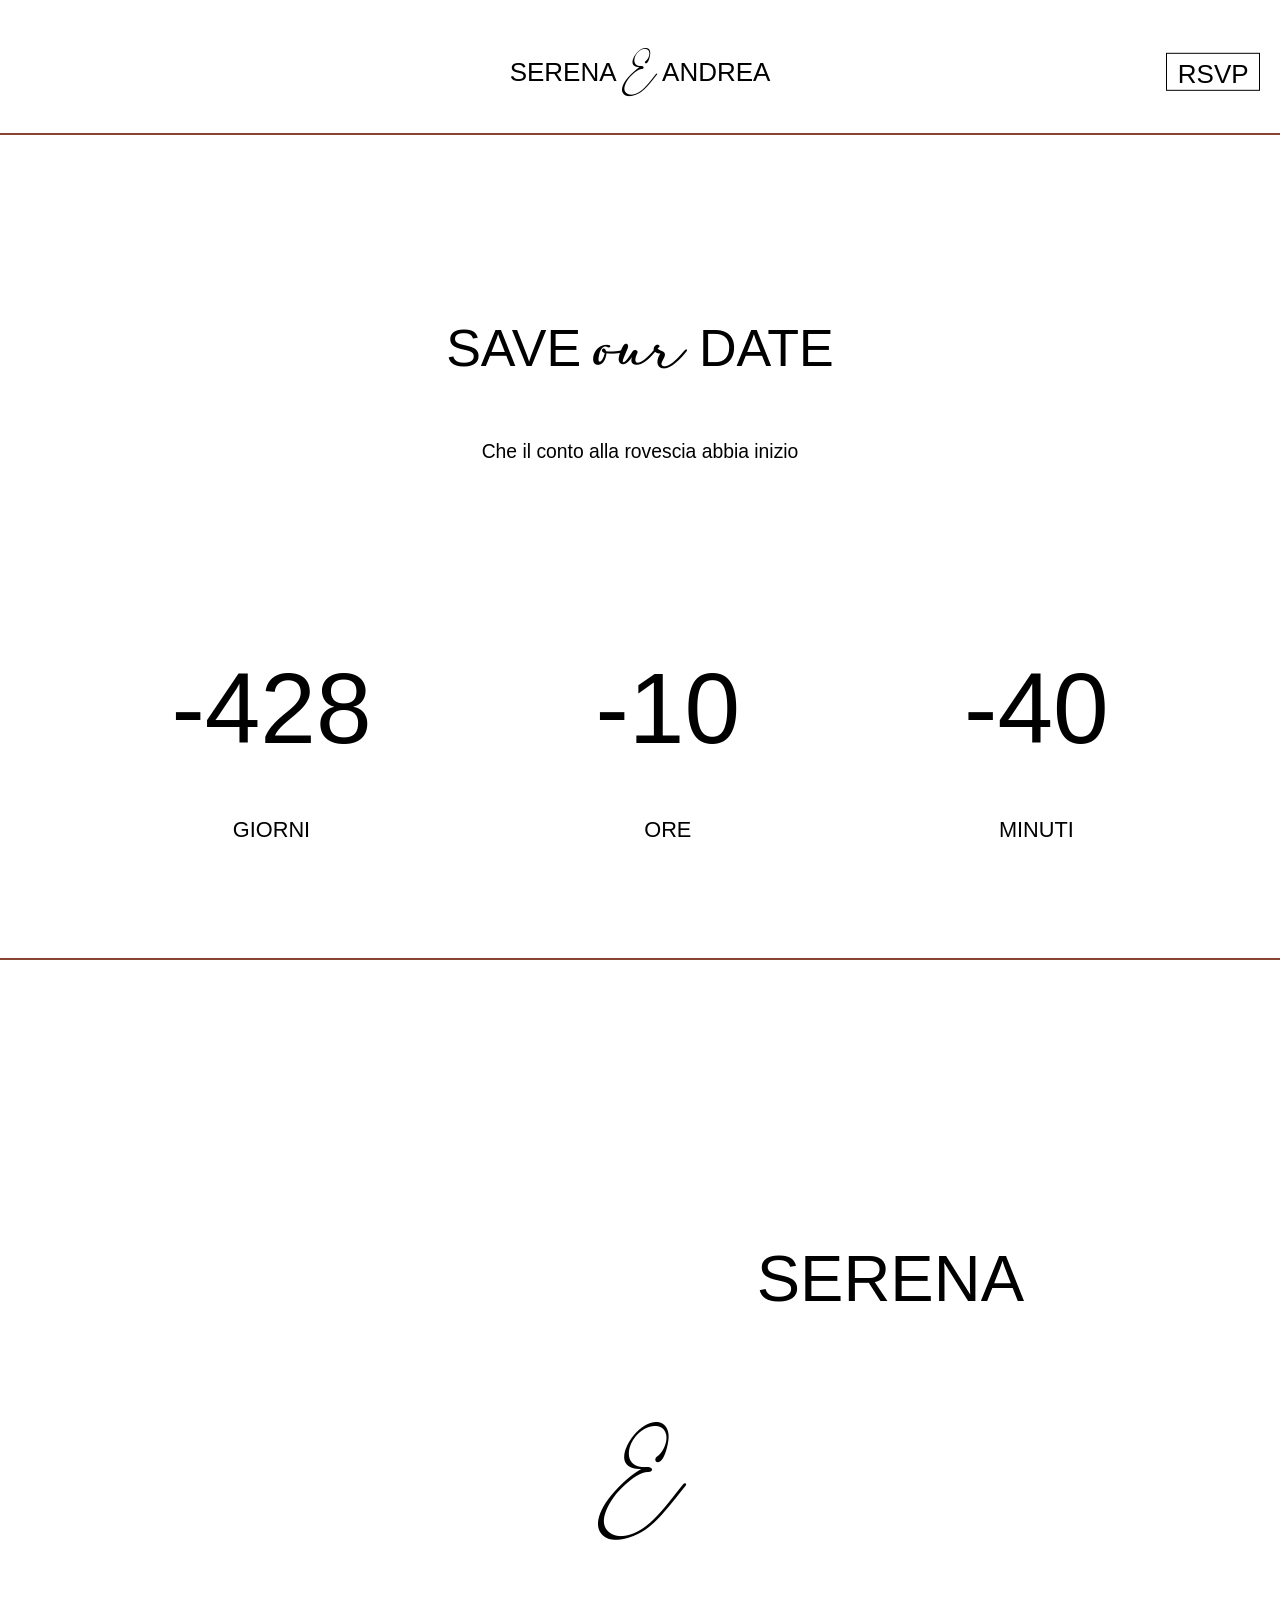
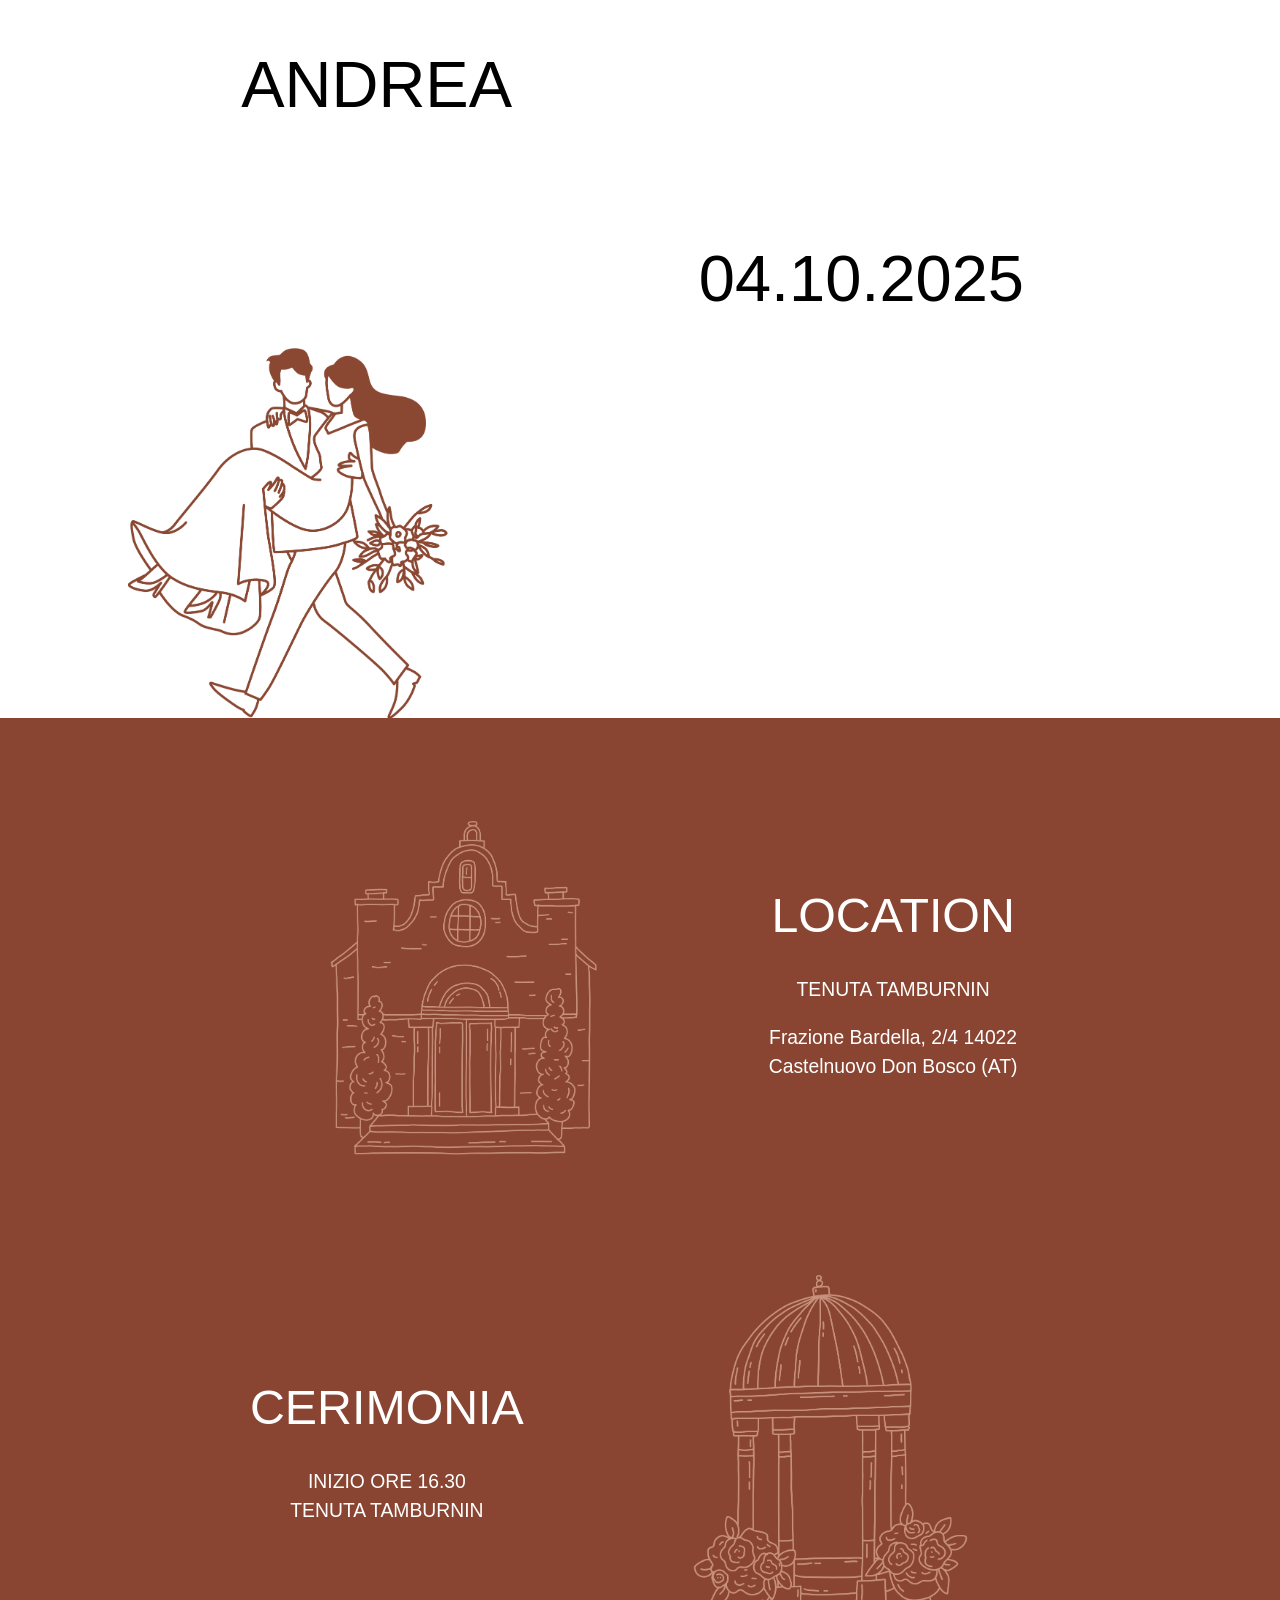
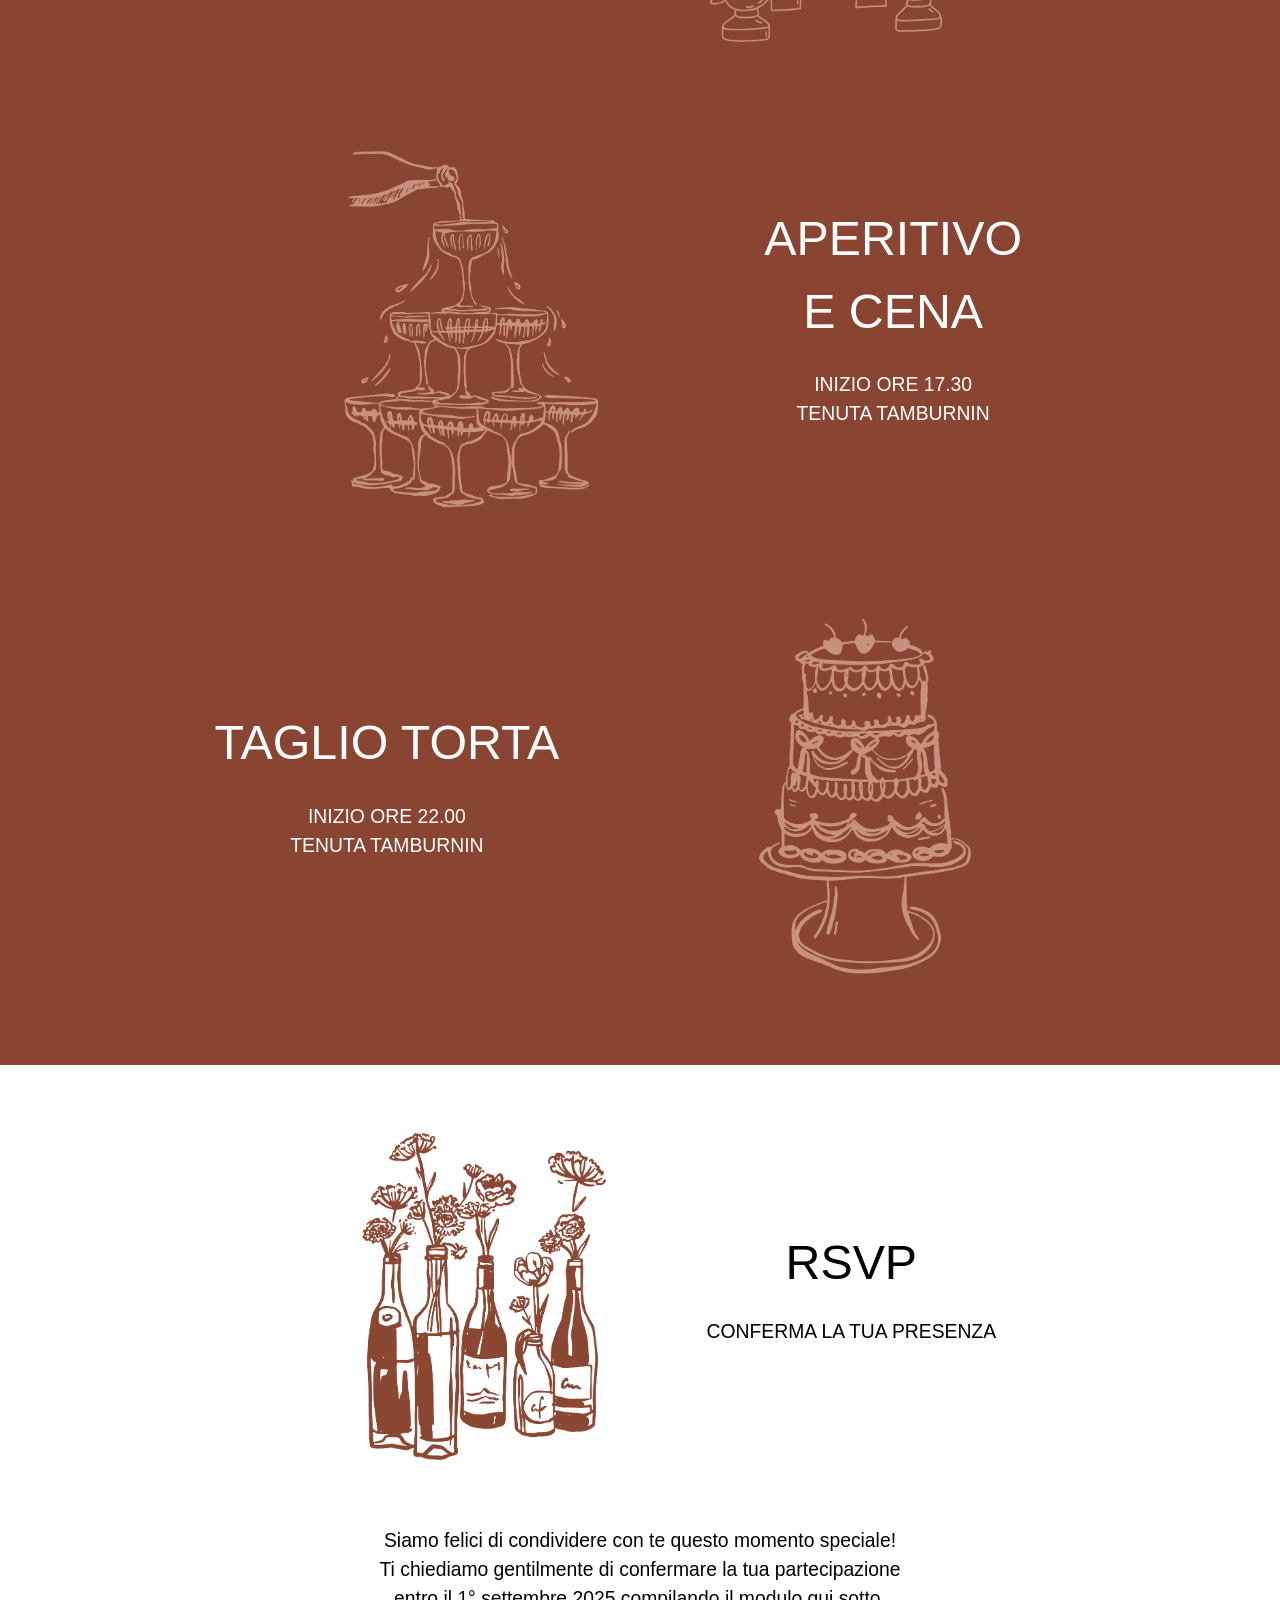
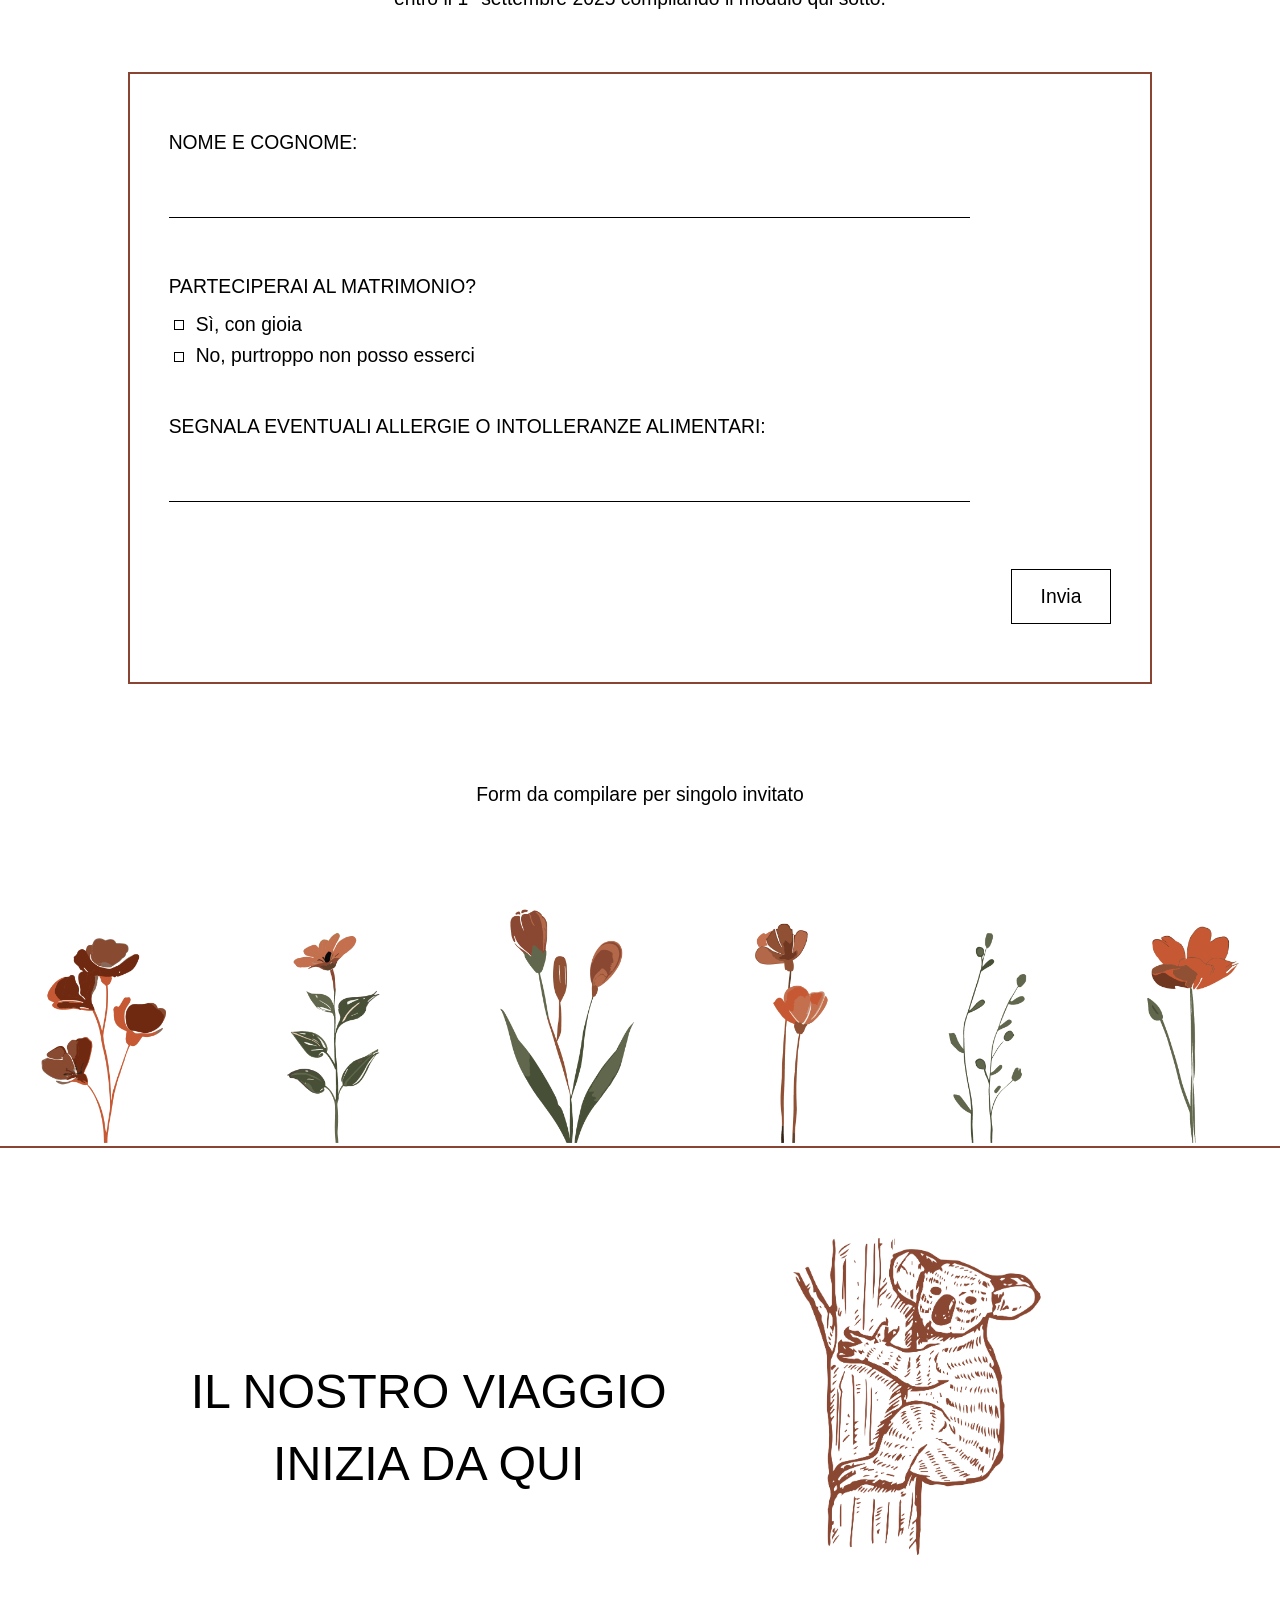
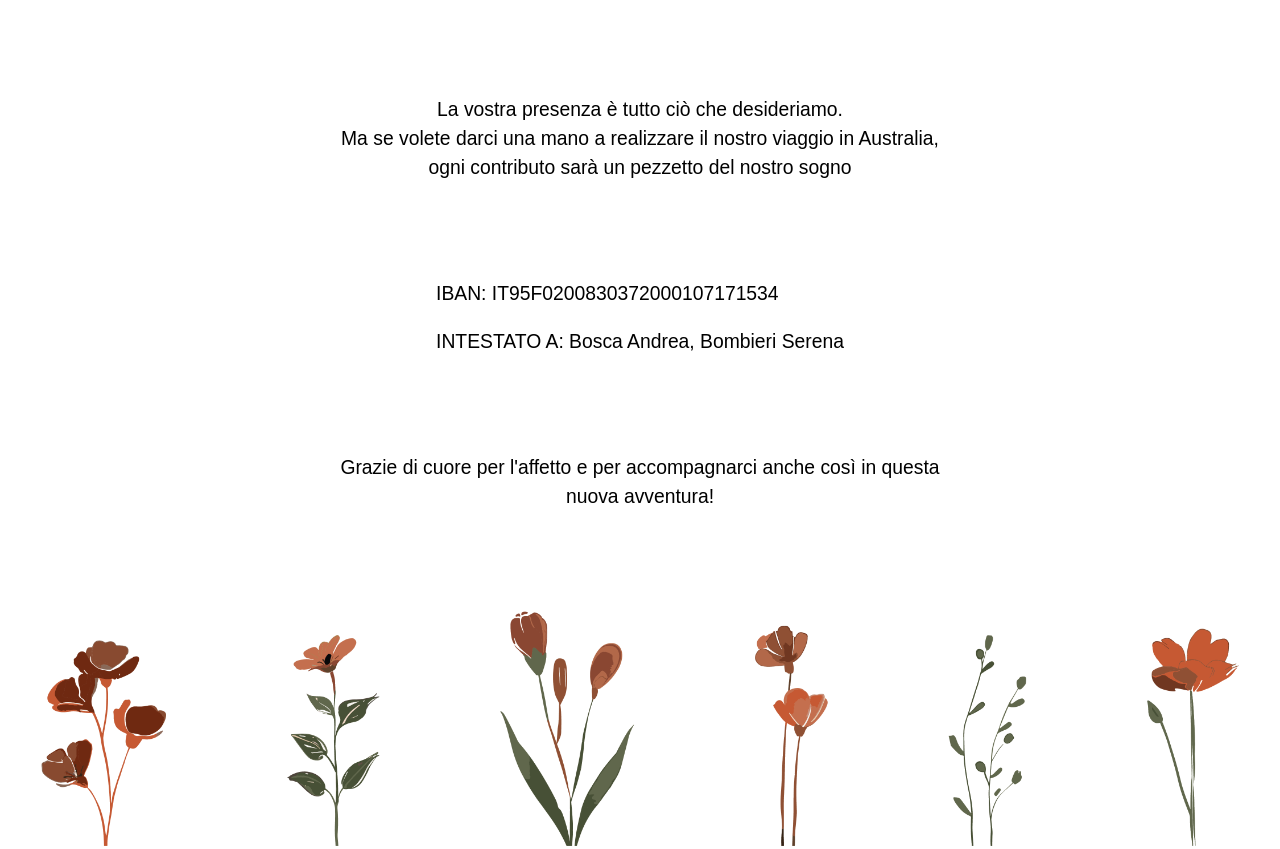
==== commit 7fc15d3d: "Fine v1 (da mostrare a Valeria" ====
--- a/index.html
+++ b/index.html
@@ -6,6 +6,7 @@
   <title>Serena & Andrea</title>
   <link rel="stylesheet" type="text/css" href="style.css?v7">
   <link href="https://fonts.cdnfonts.com/css/fashion-fetish" rel="stylesheet">
+  <link rel="icon" href="./img/SPOSINI_Crop.ico" type="image/x-icon">
 </head>
 
 <body>
@@ -131,7 +132,7 @@
     </div>
     <!--JavaScript-->
     <script>
-        const weddingDate = new Date("2025-10-05T16:00:00").getTime();
+        const weddingDate = new Date("2025-10-04T16:30:00").getTime();
 
         function updateCountdown() {
         const now = new Date().getTime();
